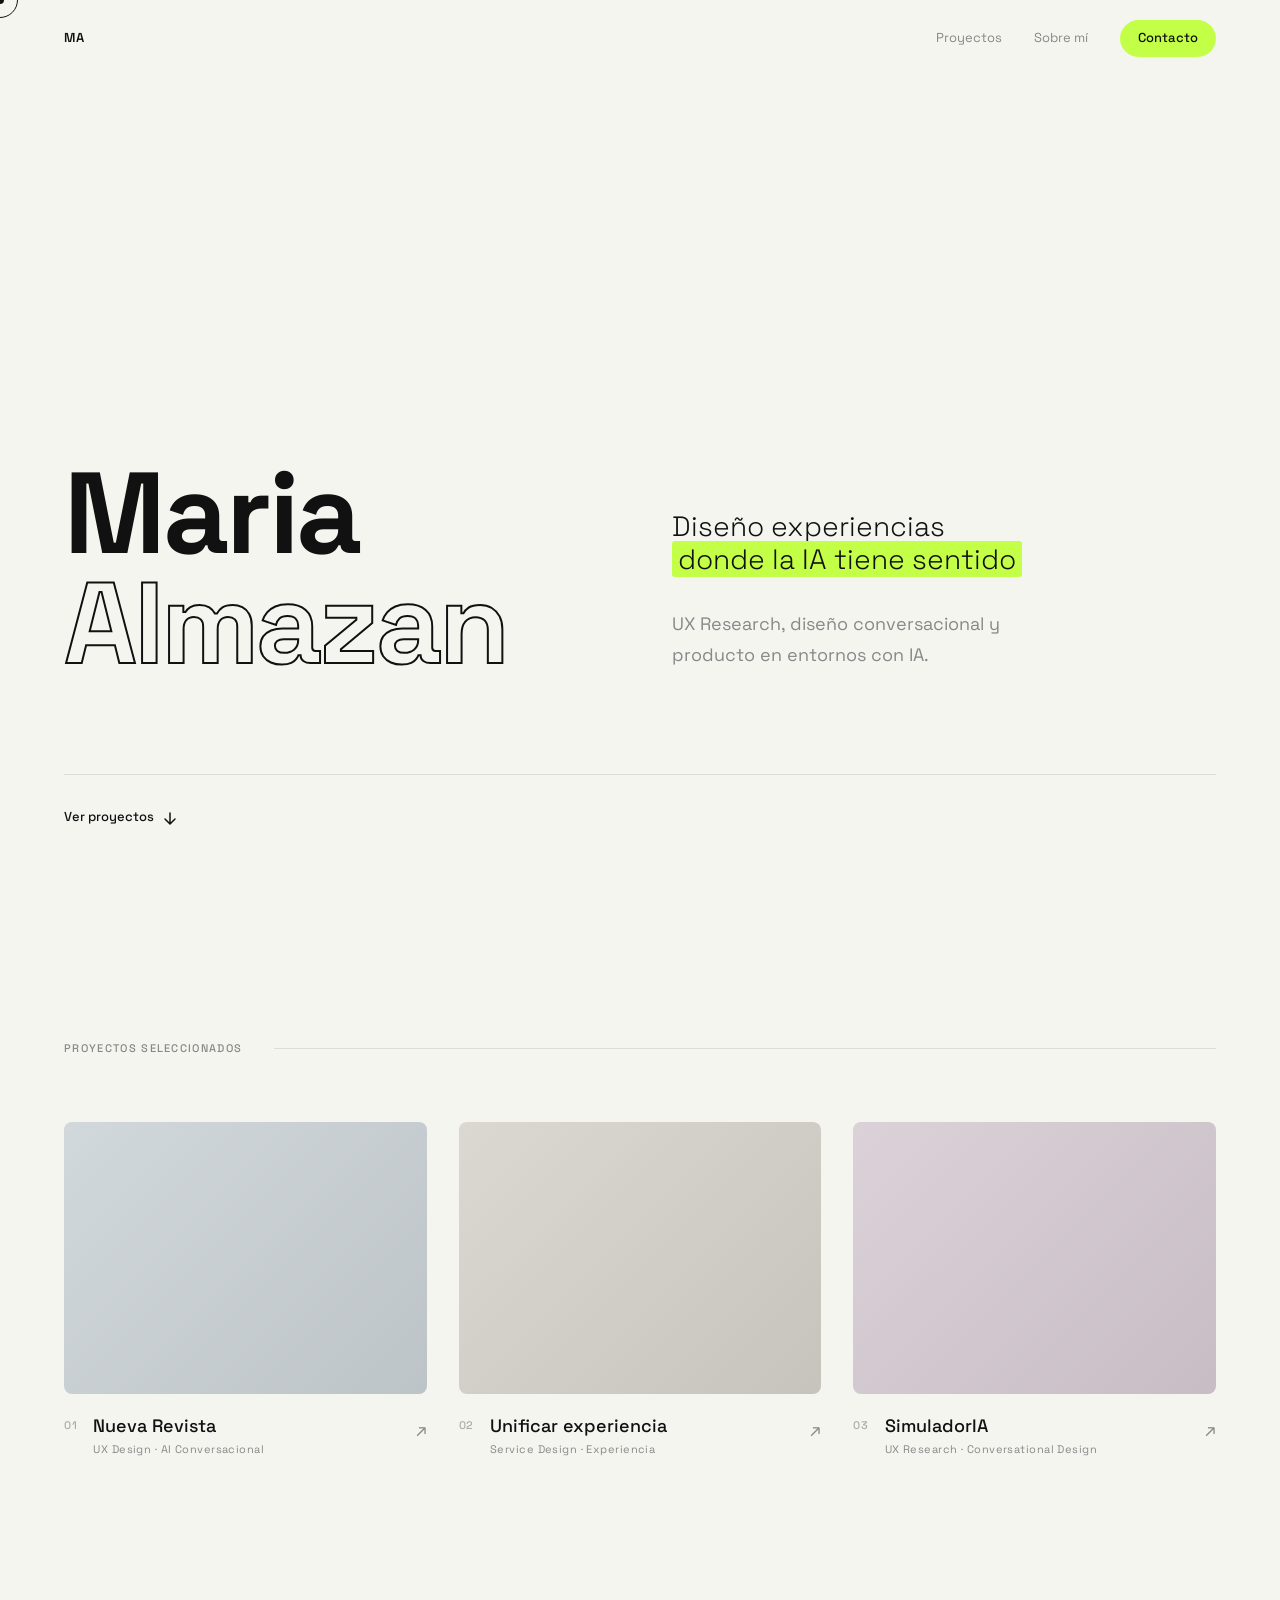
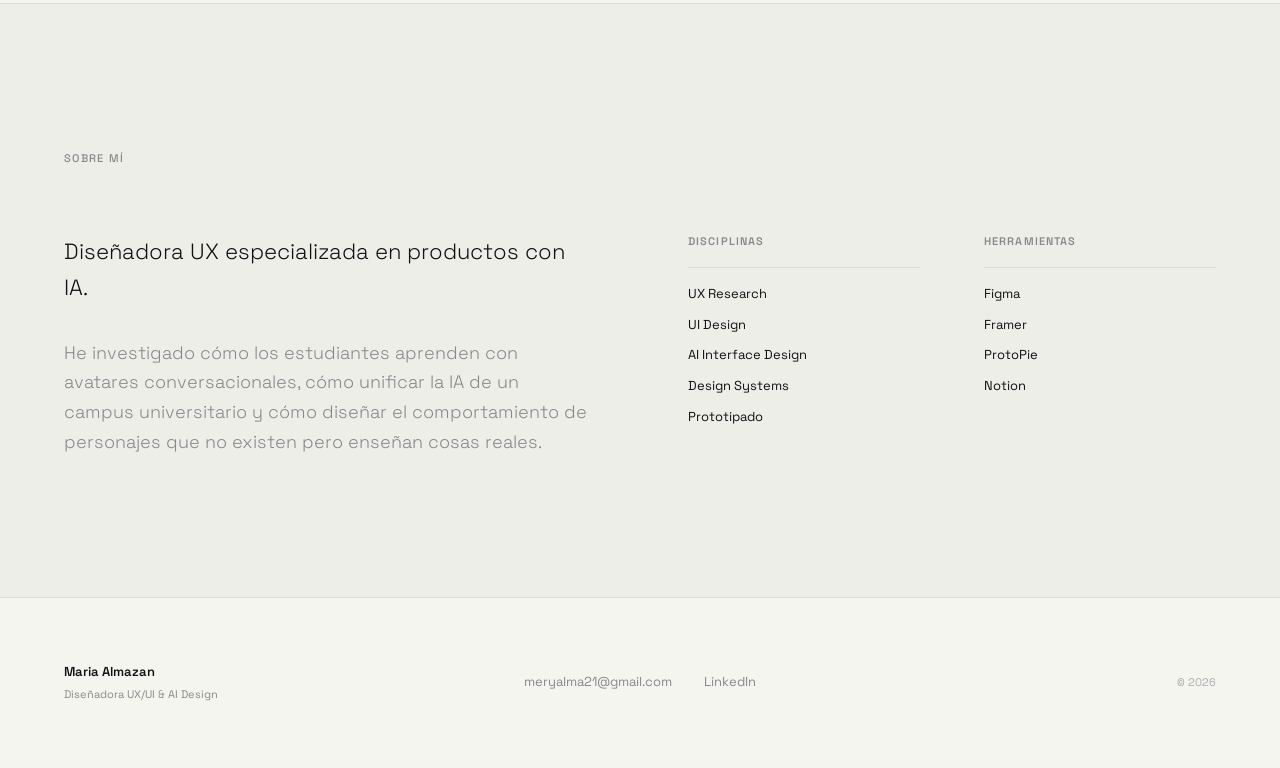
==== index.html @ 08e69f33 "copy: hero y about más específicos, quita Midjourney" ====
<!DOCTYPE html>
<html lang="es">
<head>
    <meta charset="UTF-8">
    <meta name="viewport" content="width=device-width, initial-scale=1.0">
    <title>Maria Almazan — Diseñadora UX/UI & AI Design</title>
    <meta name="description" content="Diseñadora UX/UI especializada en AI Design. Creo experiencias digitales intuitivas y significativas.">
    <link rel="preconnect" href="https://fonts.googleapis.com">
    <link rel="preconnect" href="https://fonts.gstatic.com" crossorigin>
    <link href="https://fonts.googleapis.com/css2?family=Space+Grotesk:wght@300;400;500;600;700&display=swap" rel="stylesheet">
    <link rel="stylesheet" href="css/style.css">
</head>
<body>

    <!-- Custom cursor -->
    <div class="cursor" id="cursor"></div>
    <div class="cursor-follower" id="cursor-follower"></div>

    <!-- Navigation -->
    <header class="nav" id="nav">
        <a href="index.html" class="nav__logo">MA</a>
        <nav class="nav__menu" aria-label="Navegación principal">
            <a href="#proyectos" class="nav__link">Proyectos</a>
            <a href="#sobre-mi" class="nav__link">Sobre mí</a>
            <a href="mailto:meryalma21@gmail.com" class="nav__link nav__link--cta">Contacto</a>
        </nav>
    </header>

    <main>

        <!-- ─── Hero ─────────────────────────────────────────────────── -->
        <section class="hero">
            <div class="hero__inner">
                <div class="hero__top">
                    <div class="hero__headline" data-reveal>
                        <h1 class="hero__name">
                            <span class="hero__name-line">Maria</span>
                            <span class="hero__name-line hero__name-line--accent">Almazan</span>
                        </h1>
                    </div>
                    <div class="hero__side" data-reveal data-reveal-delay="1">
                        <p class="hero__discipline">
                            Diseño experiencias<br>
                            <em>donde la IA tiene sentido</em>
                        </p>
                        <p class="hero__description">
                            UX Research, diseño conversacional
                            y producto en entornos con IA.
                        </p>
                    </div>
                </div>
                <div class="hero__bottom" data-reveal data-reveal-delay="2">
                  
                    <a href="#proyectos" class="hero__scroll">
                        Ver proyectos
                        <svg width="16" height="16" viewBox="0 0 16 16" fill="none" aria-hidden="true">
                            <path d="M8 3v10M3 9l5 5 5-5" stroke="currentColor" stroke-width="1.5" stroke-linecap="round" stroke-linejoin="round"/>
                        </svg>
                    </a>
                </div>
            </div>
        </section>

        <!-- ─── Proyectos ─────────────────────────────────────────────── -->
        <section class="projects" id="proyectos">
            <div class="section-header" data-reveal>
                <span class="label">Proyectos seleccionados</span>
                <div class="section-line" aria-hidden="true"></div>
            </div>

            <div class="projects__grid">

                <!-- Proyecto 01 -->
                <article class="project-card" data-reveal>
                    <a href="nueva-revista.html" class="project-card__link" aria-label="Ver proyecto: Nueva Revista">
                        <div class="project-card__cover">
                            <!-- <img src="assets/images/project-01-cover.jpg" alt="Nueva Revista"> -->
                            <div class="project-card__placeholder" style="--ph-hue: 200"></div>
                            <div class="project-card__overlay" aria-hidden="true">
                                <span class="project-card__view">Ver proyecto →</span>
                            </div>
                        </div>
                        <div class="project-card__meta">
                            <span class="project-card__number">01</span>
                            <div class="project-card__info">
                                <h3 class="project-card__title">Nueva Revista</h3>
                                <span class="project-card__category">UX Design · AI Conversacional</span>
                            </div>
                            <span class="project-card__arrow" aria-hidden="true">↗</span>
                        </div>
                    </a>
                </article>

                <!-- Proyecto 02 -->
                <article class="project-card" data-reveal data-reveal-delay="1">
                    <a href="unificar-experiencia.html" class="project-card__link" aria-label="Ver proyecto: Ubinficar">
                        <div class="project-card__cover">
                            <!-- <img src="assets/images/project-02-cover.jpg" alt="Ubinficar"> -->
                            <div class="project-card__placeholder" style="--ph-hue: 40"></div>
                            <div class="project-card__overlay" aria-hidden="true">
                                <span class="project-card__view">Ver proyecto →</span>
                            </div>
                        </div>
                        <div class="project-card__meta">
                            <span class="project-card__number">02</span>
                            <div class="project-card__info">
                                <h3 class="project-card__title">Unificar experiencia</h3>
                                <span class="project-card__category">Service Design · Experiencia</span>
                            </div>
                            <span class="project-card__arrow" aria-hidden="true">↗</span>
                        </div>
                    </a>
                </article>

                <!-- Proyecto 03 -->
                <article class="project-card" data-reveal data-reveal-delay="2">
                    <a href="simuladoria.html" class="project-card__link" aria-label="Ver proyecto: SimuladorIA">
                        <div class="project-card__cover">
                            <!-- <img src="assets/images/project-03-cover.jpg" alt="SimuladorIA"> -->
                            <div class="project-card__placeholder" style="--ph-hue: 320"></div>
                            <div class="project-card__overlay" aria-hidden="true">
                                <span class="project-card__view">Ver proyecto →</span>
                            </div>
                        </div>
                        <div class="project-card__meta">
                            <span class="project-card__number">03</span>
                            <div class="project-card__info">
                                <h3 class="project-card__title">SimuladorIA</h3>
                                <span class="project-card__category">UX Research · Conversational Design</span>
                            </div>
                            <span class="project-card__arrow" aria-hidden="true">↗</span>
                        </div>
                    </a>
                </article>

            </div>
        </section>

        <!-- ─── Sobre mí ───────────────────────────────────────────────── -->
        <section class="about" id="sobre-mi">
            <div class="about__inner">
                <div class="about__header" data-reveal>
                    <span class="label">Sobre mí</span>
                </div>
                <div class="about__grid">
                    <div class="about__text" data-reveal>
                        <p class="about__bio">
                            Diseñadora UX especializada en productos con IA.
                        </p>
                        <p class="about__bio about__bio--muted">
                            He investigado cómo los estudiantes aprenden con avatares
                            conversacionales, cómo unificar la IA de un campus universitario
                            y cómo diseñar el comportamiento de personajes que no existen
                            pero enseñan cosas reales.
                        </p>
                    </div>
                    <div class="about__skills" data-reveal data-reveal-delay="1">
                        <div class="skill-group">
                            <span class="skill-group__label">Disciplinas</span>
                            <ul class="skill-group__list">
                                <li>UX Research</li>
                                <li>UI Design</li>
                                <li>AI Interface Design</li>
                                <li>Design Systems</li>
                                <li>Prototipado</li>
                            </ul>
                        </div>
                        <div class="skill-group">
                            <span class="skill-group__label">Herramientas</span>
                            <ul class="skill-group__list">
                                <li>Figma</li>
                                <li>Framer</li>
                                <li>ProtoPie</li>
                                <li>Notion</li>
                            </ul>
                        </div>
                    </div>
                </div>
            </div>
        </section>

    </main>

    <!-- ─── Footer ────────────────────────────────────────────────────── -->
    <footer class="footer">
        <div class="footer__inner">
            <div class="footer__left">
                <span class="footer__name">Maria Almazan</span>
                <span class="footer__tagline">Diseñadora UX/UI & AI Design</span>
            </div>
            <div class="footer__links">
                <a href="mailto:meryalma21@gmail.com" class="footer__link">meryalma21@gmail.com</a>
                <a href="https://www.linkedin.com/in/maria-almazan/" target="_blank" rel="noopener" class="footer__link">LinkedIn</a>
            </div>
            <span class="footer__copy">© 2026</span>
        </div>
    </footer>

    <script src="js/main.js"></script>
</body>
</html>
---- css/style.css ----
/* ─────────────────────────────────────────────────────────────────────────
   PORTFOLIO — Diseñadora UX/UI & AI Design
   Sistema de diseño: Space Grotesk · Paleta neutral · Acento lima ácido
   ───────────────────────────────────────────────────────────────────────── */

/* ── Tokens ─────────────────────────────────────────────────────────────── */
:root {
    /* Colors */
    --bg:             #F5F5F0;
    --bg-alt:         #EEEEE9;
    --text:           #111111;
    --text-secondary: #888888;
    --text-muted:     #AAAAAA;
    --border:         #DDDDD8;
    --accent:         #C4FF47;
    --accent-dark:    #9ED400;
    --white:          #FFFFFF;
    --card-bg:        #E8E8E3;

    /* Typography */
    --font:           'Space Grotesk', sans-serif;
    --size-xs:        0.6875rem;   /* 11px */
    --size-sm:        0.8125rem;   /* 13px */
    --size-base:      1rem;        /* 16px */
    --size-md:        1.125rem;    /* 18px */
    --size-lg:        1.375rem;    /* 22px */
    --size-xl:        1.75rem;     /* 28px */
    --size-2xl:       2.5rem;      /* 40px */
    --size-hero:      clamp(3.5rem, 9vw, 7.5rem);

    /* Spacing */
    --gap-xs:   8px;
    --gap-sm:   16px;
    --gap-md:   32px;
    --gap-lg:   64px;
    --gap-xl:   96px;
    --gap-2xl:  140px;

    /* Layout */
    --max-w:    1280px;
    --pad-x:    clamp(24px, 5vw, 80px);

    /* Motion */
    --ease:     cubic-bezier(0.22, 1, 0.36, 1);
    --ease-in:  cubic-bezier(0.4, 0, 1, 1);
    --t-fast:   180ms;
    --t-base:   320ms;
    --t-slow:   600ms;

    /* Borders */
    --radius-sm: 4px;
    --radius-md: 8px;
    --radius-lg: 16px;
}

/* ── Reset ───────────────────────────────────────────────────────────────── */
*, *::before, *::after { box-sizing: border-box; margin: 0; padding: 0; }

html {
    scroll-behavior: smooth;
    -webkit-font-smoothing: antialiased;
    -moz-osx-font-smoothing: grayscale;
}

body {
    font-family: var(--font);
    font-size: var(--size-base);
    background-color: var(--bg);
    color: var(--text);
    line-height: 1.6;
    overflow-x: hidden;
    cursor: none;
}

img {
    display: block;
    max-width: 100%;
    height: auto;
}

a {
    color: inherit;
    text-decoration: none;
}

ul { list-style: none; }

/* ── Custom Cursor ───────────────────────────────────────────────────────── */
.cursor,
.cursor-follower {
    position: fixed;
    border-radius: 50%;
    pointer-events: none;
    z-index: 9999;
    transform: translate(-50%, -50%);
    transition: transform var(--t-fast) var(--ease),
                width var(--t-fast) var(--ease),
                height var(--t-fast) var(--ease),
                background var(--t-fast) var(--ease);
}

.cursor {
    width: 8px;
    height: 8px;
    background: var(--text);
}

.cursor-follower {
    width: 36px;
    height: 36px;
    border: 1.5px solid var(--text);
    background: transparent;
    transition: transform 120ms var(--ease),
                width var(--t-base) var(--ease),
                height var(--t-base) var(--ease),
                border-color var(--t-base) var(--ease),
                opacity var(--t-base) var(--ease);
}

.cursor--hover .cursor {
    width: 6px;
    height: 6px;
    background: var(--accent);
}

.cursor--hover .cursor-follower {
    width: 52px;
    height: 52px;
    border-color: var(--accent);
    opacity: 0.6;
}

/* ── Utilities ───────────────────────────────────────────────────────────── */
.label {
    font-size: var(--size-xs);
    font-weight: 500;
    letter-spacing: 0.12em;
    text-transform: uppercase;
    color: var(--text-secondary);
}

.section-line {
    flex: 1;
    height: 1px;
    background: var(--border);
}

/* ── Reveal Animations ───────────────────────────────────────────────────── */
[data-reveal] {
    opacity: 0;
    transform: translateY(28px);
    transition: opacity var(--t-slow) var(--ease),
                transform var(--t-slow) var(--ease);
}

[data-reveal-delay="1"] { transition-delay: 100ms; }
[data-reveal-delay="2"] { transition-delay: 200ms; }
[data-reveal-delay="3"] { transition-delay: 300ms; }

[data-reveal].visible {
    opacity: 1;
    transform: translateY(0);
}

/* ── Navigation ──────────────────────────────────────────────────────────── */
.nav {
    position: fixed;
    top: 0;
    left: 0;
    right: 0;
    z-index: 100;
    display: flex;
    align-items: center;
    justify-content: space-between;
    padding: 20px var(--pad-x);
    backdrop-filter: blur(12px);
    -webkit-backdrop-filter: blur(12px);
    background: color-mix(in srgb, var(--bg) 85%, transparent);
    border-bottom: 1px solid transparent;
    transition: border-color var(--t-base) var(--ease);
}

.nav.scrolled {
    border-bottom-color: var(--border);
}

.nav__logo {
    font-size: var(--size-sm);
    font-weight: 600;
    letter-spacing: 0.06em;
    color: var(--text);
    transition: color var(--t-fast) var(--ease);
}

.nav__logo:hover { color: var(--text-secondary); }

.nav__menu {
    display: flex;
    align-items: center;
    gap: var(--gap-md);
}

.nav__link {
    font-size: var(--size-sm);
    font-weight: 400;
    color: var(--text-secondary);
    position: relative;
    transition: color var(--t-fast) var(--ease);
}

.nav__link::after {
    content: '';
    position: absolute;
    bottom: -2px;
    left: 0;
    width: 0;
    height: 1px;
    background: var(--text);
    transition: width var(--t-base) var(--ease);
}

.nav__link:hover { color: var(--text); }
.nav__link:hover::after { width: 100%; }

.nav__link--cta {
    background: var(--accent);
    color: var(--text);
    font-weight: 500;
    padding: 8px 18px;
    border-radius: 100px;
    transition: background var(--t-fast) var(--ease),
                transform var(--t-fast) var(--ease);
}

.nav__link--cta::after { display: none; }

.nav__link--cta:hover {
    background: var(--accent-dark);
    color: var(--text);
    transform: translateY(-1px);
}

/* ── Hero ────────────────────────────────────────────────────────────────── */
.hero {
    min-height: 100svh;
    display: flex;
    align-items: flex-end;
    padding: 120px var(--pad-x) 72px;
}

.hero__inner {
    width: 100%;
    max-width: var(--max-w);
    margin: 0 auto;
    display: flex;
    flex-direction: column;
    gap: var(--gap-xl);
}

.hero__top {
    display: grid;
    grid-template-columns: 1fr 1fr;
    align-items: end;
    gap: var(--gap-lg);
}

.hero__name {
    font-size: var(--size-hero);
    font-weight: 700;
    line-height: 0.95;
    letter-spacing: -0.03em;
    display: flex;
    flex-direction: column;
}

.hero__name-line {
    display: block;
}

.hero__name-line--accent {
    color: transparent;
    -webkit-text-stroke: 2px var(--text);
    transition: color var(--t-slow) var(--ease);
}

.hero__name-line--accent:hover {
    color: var(--text);
    -webkit-text-stroke: 0px;
}

.hero__side {
    display: flex;
    flex-direction: column;
    gap: var(--gap-md);
    padding-bottom: 8px;
}

.hero__discipline {
    font-size: var(--size-xl);
    font-weight: 300;
    line-height: 1.2;
    color: var(--text);
}

.hero__discipline em {
    font-style: normal;
    background: var(--accent);
    padding: 0 6px;
    border-radius: 3px;
}

.hero__description {
    font-size: var(--size-md);
    color: var(--text-secondary);
    line-height: 1.7;
    max-width: 380px;
}

.hero__bottom {
    display: flex;
    align-items: center;
    justify-content: space-between;
    padding-top: var(--gap-md);
    border-top: 1px solid var(--border);
}

.hero__meta {
    display: flex;
    align-items: center;
    gap: var(--gap-sm);
    font-size: var(--size-sm);
    color: var(--text-secondary);
}

.hero__dot {
    width: 4px;
    height: 4px;
    border-radius: 50%;
    background: var(--accent);
    display: inline-block;
}

.hero__scroll {
    display: flex;
    align-items: center;
    gap: 8px;
    font-size: var(--size-sm);
    font-weight: 500;
    color: var(--text);
    transition: gap var(--t-base) var(--ease),
                color var(--t-fast) var(--ease);
}

.hero__scroll:hover {
    gap: 14px;
    color: var(--text-secondary);
}

/* ── Projects Section ─────────────────────────────────────────────────────── */
.projects {
    padding: var(--gap-2xl) var(--pad-x);
    max-width: var(--max-w);
    margin: 0 auto;
}

.section-header {
    display: flex;
    align-items: center;
    gap: var(--gap-md);
    margin-bottom: var(--gap-lg);
}

.projects__grid {
    display: grid;
    grid-template-columns: repeat(3, 1fr);
    gap: var(--gap-md);
}

/* ── Project Card ─────────────────────────────────────────────────────────── */
.project-card {
    display: flex;
    flex-direction: column;
}

.project-card__link {
    display: flex;
    flex-direction: column;
    gap: var(--gap-sm);
    transition: none;
}

.project-card__cover {
    position: relative;
    overflow: hidden;
    border-radius: var(--radius-md);
    background: var(--card-bg);
    aspect-ratio: 4 / 3;
}

.project-card__placeholder {
    width: 100%;
    height: 100%;
    background:
        linear-gradient(
            135deg,
            hsl(var(--ph-hue, 200), 12%, 84%) 0%,
            hsl(var(--ph-hue, 200), 8%, 76%) 100%
        );
    transition: transform var(--t-slow) var(--ease);
}

/* Si hay imagen real */
.project-card__cover img {
    width: 100%;
    height: 100%;
    object-fit: cover;
    transition: transform var(--t-slow) var(--ease);
}

.project-card__overlay {
    position: absolute;
    inset: 0;
    background: rgba(17, 17, 17, 0.72);
    display: flex;
    align-items: center;
    justify-content: center;
    opacity: 0;
    transition: opacity var(--t-base) var(--ease);
    border-radius: var(--radius-md);
}

.project-card__view {
    font-size: var(--size-sm);
    font-weight: 500;
    color: var(--white);
    letter-spacing: 0.04em;
}

/* Hover: zoom + overlay */
.project-card__link:hover .project-card__placeholder,
.project-card__link:hover .project-card__cover img {
    transform: scale(1.04);
}

.project-card__link:hover .project-card__overlay {
    opacity: 1;
}

.project-card__link:hover .project-card__arrow {
    transform: translate(3px, -3px);
    color: var(--accent);
}

.project-card__meta {
    display: flex;
    align-items: flex-start;
    gap: var(--gap-sm);
    padding: 4px 0;
}

.project-card__number {
    font-size: var(--size-xs);
    font-weight: 500;
    color: var(--text-muted);
    padding-top: 3px;
    letter-spacing: 0.06em;
    flex-shrink: 0;
}

.project-card__info {
    flex: 1;
    display: flex;
    flex-direction: column;
    gap: 4px;
}

.project-card__title {
    font-size: var(--size-md);
    font-weight: 500;
    line-height: 1.3;
}

.project-card__category {
    font-size: var(--size-xs);
    color: var(--text-secondary);
    letter-spacing: 0.04em;
}

.project-card__arrow {
    font-size: var(--size-md);
    color: var(--text-secondary);
    flex-shrink: 0;
    padding-top: 2px;
    transition: transform var(--t-base) var(--ease),
                color var(--t-base) var(--ease);
}

/* ── About Section ───────────────────────────────────────────────────────── */
.about {
    padding: var(--gap-2xl) var(--pad-x);
    background: var(--bg-alt);
    border-top: 1px solid var(--border);
    border-bottom: 1px solid var(--border);
}

.about__inner {
    max-width: var(--max-w);
    margin: 0 auto;
    display: flex;
    flex-direction: column;
    gap: var(--gap-lg);
}

.about__grid {
    display: grid;
    grid-template-columns: 1fr 1fr;
    gap: var(--gap-xl);
    align-items: start;
}

.about__text {
    display: flex;
    flex-direction: column;
    gap: var(--gap-md);
}

.about__bio {
    font-size: var(--size-lg);
    line-height: 1.65;
    font-weight: 300;
}

.about__bio--muted {
    color: var(--text-secondary);
    font-size: var(--size-md);
}

.about__skills {
    display: grid;
    grid-template-columns: 1fr 1fr;
    gap: var(--gap-lg);
}

.skill-group {
    display: flex;
    flex-direction: column;
    gap: var(--gap-sm);
}

.skill-group__label {
    font-size: var(--size-xs);
    font-weight: 600;
    letter-spacing: 0.1em;
    text-transform: uppercase;
    color: var(--text-secondary);
    padding-bottom: var(--gap-sm);
    border-bottom: 1px solid var(--border);
}

.skill-group__list {
    display: flex;
    flex-direction: column;
    gap: 10px;
}

.skill-group__list li {
    font-size: var(--size-sm);
    color: var(--text);
}

/* ── Footer ──────────────────────────────────────────────────────────────── */
.footer {
    padding: var(--gap-lg) var(--pad-x);
}

.footer__inner {
    max-width: var(--max-w);
    margin: 0 auto;
    display: grid;
    grid-template-columns: 1fr auto 1fr;
    align-items: center;
    gap: var(--gap-md);
}

.footer__left {
    display: flex;
    flex-direction: column;
    gap: 4px;
}

.footer__name {
    font-size: var(--size-sm);
    font-weight: 600;
}

.footer__tagline {
    font-size: var(--size-xs);
    color: var(--text-secondary);
}

.footer__links {
    display: flex;
    align-items: center;
    gap: var(--gap-md);
}

.footer__link {
    font-size: var(--size-sm);
    color: var(--text-secondary);
    transition: color var(--t-fast) var(--ease);
}

.footer__link:hover { color: var(--text); }

.footer__copy {
    font-size: var(--size-xs);
    color: var(--text-muted);
    text-align: right;
}

/* ─────────────────────────────────────────────────────────────────────────
   PROJECT PAGE STYLES
   ───────────────────────────────────────────────────────────────────────── */

/* ── Project Nav ─────────────────────────────────────────────────────────── */
.project-nav {
    position: fixed;
    top: 0;
    left: 0;
    right: 0;
    z-index: 100;
    display: flex;
    align-items: center;
    justify-content: space-between;
    padding: 20px var(--pad-x);
    backdrop-filter: blur(12px);
    -webkit-backdrop-filter: blur(12px);
    background: color-mix(in srgb, var(--bg) 85%, transparent);
    border-bottom: 1px solid var(--border);
}

.project-nav__back {
    display: flex;
    align-items: center;
    gap: 8px;
    font-size: var(--size-sm);
    color: var(--text-secondary);
    transition: color var(--t-fast) var(--ease),
                gap var(--t-base) var(--ease);
}

.project-nav__back:hover {
    color: var(--text);
    gap: 12px;
}

.project-nav__title {
    font-size: var(--size-sm);
    font-weight: 500;
    color: var(--text-secondary);
}

.project-nav__index {
    font-size: var(--size-xs);
    color: var(--text-muted);
    letter-spacing: 0.06em;
}

/* ── Project Hero ─────────────────────────────────────────────────────────── */
.project-hero {
    padding-top: 80px;
}

.project-hero__cover {
    width: 100%;
    height: 70svh;
    overflow: hidden;
    background: var(--card-bg);
    position: relative;
}

.project-hero__cover img {
    width: 100%;
    height: 100%;
    object-fit: cover;
}

/* Placeholder de portada del proyecto */
.project-hero__placeholder {
    width: 100%;
    height: 100%;
    background: linear-gradient(
        160deg,
        hsl(var(--project-hue, 200), 14%, 82%) 0%,
        hsl(var(--project-hue, 200), 10%, 70%) 100%
    );
}

.project-hero__header {
    max-width: var(--max-w);
    margin: 0 auto;
    padding: var(--gap-lg) var(--pad-x) 0;
    display: flex;
    align-items: flex-end;
    justify-content: space-between;
    gap: var(--gap-md);
}

.project-hero__number {
    font-size: var(--size-xs);
    font-weight: 500;
    color: var(--text-muted);
    letter-spacing: 0.1em;
    padding-bottom: 10px;
}

.project-hero__title {
    font-size: clamp(2rem, 5vw, 4.5rem);
    font-weight: 700;
    line-height: 1;
    letter-spacing: -0.025em;
}

.project-hero__category {
    font-size: var(--size-sm);
    color: var(--text-secondary);
    white-space: nowrap;
    padding-bottom: 12px;
}

/* ── Project Info ─────────────────────────────────────────────────────────── */
.project-info {
    padding: var(--gap-xl) var(--pad-x);
    max-width: var(--max-w);
    margin: 0 auto;
    display: grid;
    grid-template-columns: 1fr 1fr;
    gap: var(--gap-xl);
    border-top: 1px solid var(--border);
}

.project-info__description {
    font-size: var(--size-lg);
    line-height: 1.65;
    font-weight: 300;
}

.project-info__meta {
    display: grid;
    grid-template-columns: 1fr 1fr;
    gap: var(--gap-lg) var(--gap-md);
    align-content: start;
}

.meta-item {
    display: flex;
    flex-direction: column;
    gap: 8px;
}

.meta-item__label {
    font-size: var(--size-xs);
    font-weight: 600;
    letter-spacing: 0.1em;
    text-transform: uppercase;
    color: var(--text-secondary);
}

.meta-item__value {
    font-size: var(--size-sm);
    line-height: 1.5;
}

/* ── Project Content ─────────────────────────────────────────────────────── */
.project-content {
    padding: var(--gap-xl) var(--pad-x) var(--gap-2xl);
    max-width: var(--max-w);
    margin: 0 auto;
    display: flex;
    flex-direction: column;
    gap: var(--gap-xl);
}

/* Imagen full-width */
.content-image {
    width: 100%;
    border-radius: var(--radius-lg);
    overflow: hidden;
}

.content-image img {
    width: 100%;
    height: auto;
    display: block;
}

/* Placeholder para imagen de contenido */
.content-image__placeholder {
    width: 100%;
    aspect-ratio: 16 / 9;
    background: linear-gradient(
        135deg,
        hsl(var(--ph-hue, 0), 0%, 88%) 0%,
        hsl(var(--ph-hue, 0), 0%, 80%) 100%
    );
    border-radius: var(--radius-lg);
}

/* Grid de imágenes (2 columnas) */
.content-grid {
    display: grid;
    grid-template-columns: 1fr 1fr;
    gap: var(--gap-md);
}

/* Imagen con caption */
.content-figure {
    display: flex;
    flex-direction: column;
    gap: var(--gap-sm);
}

.content-figure figcaption {
    font-size: var(--size-xs);
    color: var(--text-muted);
    padding-left: 4px;
}

/* Bloque de texto */
.content-text {
    max-width: 680px;
}

.content-text h2 {
    font-size: var(--size-xl);
    font-weight: 600;
    letter-spacing: -0.02em;
    margin-bottom: var(--gap-sm);
}

.content-text p {
    font-size: var(--size-md);
    line-height: 1.7;
    color: var(--text-secondary);
}

.content-text p + p {
    margin-top: 1em;
}

.content-text ul {
    margin-top: var(--gap-sm);
    display: flex;
    flex-direction: column;
    gap: 12px;
}

.content-text ul li {
    font-size: var(--size-md);
    line-height: 1.6;
    color: var(--text-secondary);
    padding-left: 20px;
    position: relative;
}

.content-text ul li::before {
    content: '';
    position: absolute;
    left: 0;
    top: 11px;
    width: 6px;
    height: 6px;
    border-radius: 50%;
    background: var(--text);
    flex-shrink: 0;
}

/* Grid de citas (focus group, testimonios) */
.content-quotes {
    display: grid;
    grid-template-columns: 1fr 1fr;
    gap: 0;
}

.content-quote-card {
    padding: var(--gap-md) 0;
    border-top: 1px solid var(--border);
    padding-right: var(--gap-lg);
}

.content-quote-card p {
    font-size: var(--size-lg);
    font-weight: 300;
    line-height: 1.5;
    color: var(--text);
    font-style: italic;
}

/* Tarjeta de usuario / mapa de empatía */
.content-persona {
    display: grid;
    grid-template-columns: 1fr 1fr;
    gap: 0;
    border: 1px solid var(--border);
    border-radius: var(--radius-lg);
    overflow: hidden;
}

.content-persona__main {
    padding: var(--gap-lg);
    border-right: 1px solid var(--border);
    display: flex;
    flex-direction: column;
    gap: var(--gap-md);
}

.content-persona__name {
    font-size: var(--size-xl);
    font-weight: 600;
    letter-spacing: -0.02em;
}

.content-persona__quotes {
    display: flex;
    flex-direction: column;
    gap: 12px;
}

.content-persona__quote {
    font-size: var(--size-md);
    font-style: italic;
    font-weight: 300;
    color: var(--text-secondary);
    padding-left: 16px;
    border-left: 2px solid var(--border);
}

.content-persona__side {
    padding: var(--gap-lg);
    display: flex;
    flex-direction: column;
    gap: var(--gap-lg);
}

.content-persona__group {
    display: flex;
    flex-direction: column;
    gap: 10px;
}

.content-persona__group-label {
    font-size: var(--size-xs);
    font-weight: 600;
    letter-spacing: 0.1em;
    text-transform: uppercase;
    color: var(--text-secondary);
}

.content-persona__group ul {
    display: flex;
    flex-direction: column;
    gap: 8px;
}

.content-persona__group ul li {
    font-size: var(--size-sm);
    color: var(--text-secondary);
    padding-left: 16px;
    position: relative;
}

.content-persona__group ul li::before {
    content: '';
    position: absolute;
    left: 0;
    top: 9px;
    width: 5px;
    height: 5px;
    border-radius: 50%;
    background: var(--text-muted);
}

/* Ficha de personaje / avatar */
.content-character {
    background: var(--text);
    color: var(--white);
    border-radius: var(--radius-lg);
    overflow: hidden;
    display: grid;
    grid-template-columns: 1fr 1fr;
}

.content-character__info {
    padding: var(--gap-lg);
    border-right: 1px solid rgba(255,255,255,0.1);
    display: flex;
    flex-direction: column;
    gap: var(--gap-md);
}

.content-character__tag {
    font-size: var(--size-xs);
    font-weight: 600;
    letter-spacing: 0.1em;
    text-transform: uppercase;
    color: var(--accent);
}

.content-character__name {
    font-size: var(--size-xl);
    font-weight: 600;
    letter-spacing: -0.02em;
    line-height: 1.2;
}

.content-character__practice {
    font-size: var(--size-sm);
    color: rgba(255,255,255,0.5);
    font-style: italic;
}

.content-character__desc {
    font-size: var(--size-sm);
    line-height: 1.65;
    color: rgba(255,255,255,0.75);
    font-weight: 300;
}

.content-character__rules {
    padding: var(--gap-lg);
    display: flex;
    flex-direction: column;
    gap: var(--gap-md);
}

.content-character__rules-label {
    font-size: var(--size-xs);
    font-weight: 600;
    letter-spacing: 0.1em;
    text-transform: uppercase;
    color: rgba(255,255,255,0.4);
}

.content-character__rules ul {
    display: flex;
    flex-direction: column;
    gap: 12px;
}

.content-character__rules ul li {
    font-size: var(--size-sm);
    line-height: 1.55;
    color: rgba(255,255,255,0.7);
    padding-left: 16px;
    position: relative;
    font-weight: 300;
}

.content-character__rules ul li::before {
    content: '';
    position: absolute;
    left: 0;
    top: 8px;
    width: 5px;
    height: 5px;
    border-radius: 50%;
    background: var(--accent);
}

/* Benchmark grid */
.content-benchmark {
    display: grid;
    grid-template-columns: 1fr 1fr;
    gap: var(--gap-sm);
}

.content-benchmark__item {
    padding: var(--gap-md);
    border-top: 1px solid var(--border);
    display: flex;
    flex-direction: column;
    gap: 8px;
}

.content-benchmark__category {
    font-size: var(--size-sm);
    font-weight: 600;
    color: var(--text);
}

.content-benchmark__desc {
    font-size: var(--size-sm);
    color: var(--text-secondary);
    line-height: 1.5;
}

.content-benchmark__examples {
    font-size: var(--size-xs);
    color: var(--text-muted);
    letter-spacing: 0.02em;
}

/* Botón enlace a prototipo */
.content-prototype-link {
    display: flex;
    align-items: center;
    justify-content: space-between;
    padding: var(--gap-lg) var(--gap-xl);
    background: var(--bg-alt);
    border: 1px solid var(--border);
    border-radius: var(--radius-lg);
    transition: background var(--t-base) var(--ease),
                border-color var(--t-base) var(--ease);
    gap: var(--gap-md);
}

.content-prototype-link:hover {
    background: var(--accent);
    border-color: var(--accent);
}

.content-prototype-link__label {
    font-size: var(--size-xs);
    font-weight: 600;
    letter-spacing: 0.1em;
    text-transform: uppercase;
    color: var(--text-secondary);
    transition: color var(--t-base) var(--ease);
}

.content-prototype-link:hover .content-prototype-link__label {
    color: var(--text);
}

.content-prototype-link__title {
    font-size: var(--size-xl);
    font-weight: 600;
    letter-spacing: -0.02em;
    color: var(--text);
}

.content-prototype-link__arrow {
    font-size: 2rem;
    color: var(--text-secondary);
    transition: transform var(--t-base) var(--ease),
                color var(--t-base) var(--ease);
    flex-shrink: 0;
}

.content-prototype-link:hover .content-prototype-link__arrow {
    transform: translate(4px, -4px);
    color: var(--text);
}

/* Hero sin imagen (proyectos de investigación) */
.project-hero--text {
    padding-top: 140px;
    padding-bottom: 0;
    background: var(--bg);
}

.project-hero--text .project-hero__header {
    max-width: var(--max-w);
    margin: 0 auto;
    padding: 0 var(--pad-x) var(--gap-xl);
    display: flex;
    flex-direction: column;
    gap: var(--gap-md);
    border-bottom: 1px solid var(--border);
}

.project-hero--text .project-hero__number {
    padding-bottom: 0;
}

.project-hero--text .project-hero__title {
    font-size: clamp(3rem, 8vw, 6.5rem);
}

/* Dos columnas de texto (propuesta + principios) */
.content-two-col {
    display: grid;
    grid-template-columns: 1fr 1fr;
    gap: var(--gap-xl);
    align-items: start;
}

/* Bloque de insight / callout invertido */
.content-callout {
    background: var(--text);
    color: var(--white);
    border-radius: var(--radius-lg);
    padding: var(--gap-xl) var(--gap-2xl);
    text-align: center;
    display: flex;
    flex-direction: column;
    align-items: center;
    gap: var(--gap-sm);
}

.content-callout__label {
    font-size: var(--size-xs);
    font-weight: 600;
    letter-spacing: 0.12em;
    text-transform: uppercase;
    color: var(--accent);
}

.content-callout__text {
    font-size: clamp(1.4rem, 3vw, 2.25rem);
    font-weight: 300;
    line-height: 1.35;
    letter-spacing: -0.02em;
    max-width: 720px;
}

/* Placeholder de vídeo */
.content-video {
    width: 100%;
    aspect-ratio: 16 / 9;
    background: var(--card-bg);
    border-radius: var(--radius-lg);
    display: flex;
    align-items: center;
    justify-content: center;
    overflow: hidden;
}

.content-video iframe,
.content-video video {
    width: 100%;
    height: 100%;
    border: none;
    display: block;
}

.content-video__placeholder {
    display: flex;
    flex-direction: column;
    align-items: center;
    gap: var(--gap-sm);
    color: var(--text-muted);
    font-size: var(--size-sm);
}

/* Separador decorativo */
.content-divider {
    width: 100%;
    height: 1px;
    background: var(--border);
}

/* ── Project Footer / Navegación ─────────────────────────────────────────── */
.project-footer {
    padding: var(--gap-lg) var(--pad-x);
    border-top: 1px solid var(--border);
}

.project-footer__inner {
    max-width: var(--max-w);
    margin: 0 auto;
    display: flex;
    align-items: center;
    justify-content: space-between;
}

.project-footer__back {
    display: flex;
    align-items: center;
    gap: 8px;
    font-size: var(--size-sm);
    font-weight: 500;
    color: var(--text-secondary);
    transition: color var(--t-fast) var(--ease),
                gap var(--t-base) var(--ease);
}

.project-footer__back:hover {
    color: var(--text);
    gap: 14px;
}

.project-footer__next {
    display: flex;
    align-items: center;
    gap: 8px;
    font-size: var(--size-sm);
    font-weight: 500;
    color: var(--text-secondary);
    transition: color var(--t-fast) var(--ease),
                gap var(--t-base) var(--ease);
}

.project-footer__next:hover {
    color: var(--text);
    gap: 14px;
}

/* ─────────────────────────────────────────────────────────────────────────
   RESPONSIVE
   ───────────────────────────────────────────────────────────────────────── */
@media (max-width: 1024px) {
    .projects__grid {
        grid-template-columns: repeat(2, 1fr);
    }

    .about__grid {
        grid-template-columns: 1fr;
        gap: var(--gap-lg);
    }
}

@media (max-width: 768px) {
    :root {
        --gap-2xl: 96px;
        --gap-xl:  64px;
    }

    .nav__menu {
        gap: var(--gap-sm);
    }

    .nav__link:not(.nav__link--cta) {
        display: none;
    }

    .hero {
        padding-bottom: var(--gap-lg);
    }

    .hero__top {
        grid-template-columns: 1fr;
        gap: var(--gap-lg);
    }

    .hero__bottom {
        flex-direction: column;
        align-items: flex-start;
        gap: var(--gap-md);
    }

    .projects__grid {
        grid-template-columns: 1fr;
    }

    .about__skills {
        grid-template-columns: 1fr 1fr;
    }

    .footer__inner {
        grid-template-columns: 1fr;
        gap: var(--gap-md);
    }

    .footer__links {
        flex-wrap: wrap;
        gap: var(--gap-sm);
    }

    .footer__copy {
        text-align: left;
    }

    /* Project page */
    .project-hero__cover {
        height: 45svh;
    }

    .project-hero__header {
        flex-direction: column;
        align-items: flex-start;
        gap: var(--gap-sm);
    }

    .project-info {
        grid-template-columns: 1fr;
        gap: var(--gap-lg);
    }

    .project-info__meta {
        grid-template-columns: 1fr 1fr;
    }

    .content-grid {
        grid-template-columns: 1fr;
    }

    .content-quotes {
        grid-template-columns: 1fr;
    }

    .content-two-col {
        grid-template-columns: 1fr;
        gap: var(--gap-lg);
    }

    .content-persona {
        grid-template-columns: 1fr;
    }

    .content-persona__main {
        border-right: none;
        border-bottom: 1px solid var(--border);
    }

    .content-character {
        grid-template-columns: 1fr;
    }

    .content-character__info {
        border-right: none;
        border-bottom: 1px solid rgba(255,255,255,0.1);
    }

    .content-benchmark {
        grid-template-columns: 1fr;
    }

    .content-prototype-link {
        padding: var(--gap-md);
    }

    .content-prototype-link__title {
        font-size: var(--size-lg);
    }

    .content-callout {
        padding: var(--gap-lg) var(--gap-md);
    }

    .project-footer__inner {
        flex-direction: column;
        align-items: flex-start;
        gap: var(--gap-md);
    }
}

@media (max-width: 480px) {
    .hero__name {
        font-size: clamp(3rem, 16vw, 4.5rem);
    }

    .hero__description {
        font-size: var(--size-base);
    }

    .about__skills {
        grid-template-columns: 1fr;
    }
}

/* ── Reduced motion ───────────────────────────────────────────────────────── */
@media (prefers-reduced-motion: reduce) {
    *, *::before, *::after {
        transition-duration: 0.01ms !important;
        animation-duration: 0.01ms !important;
    }

    [data-reveal] {
        opacity: 1;
        transform: none;
    }

    html { scroll-behavior: auto; }
}
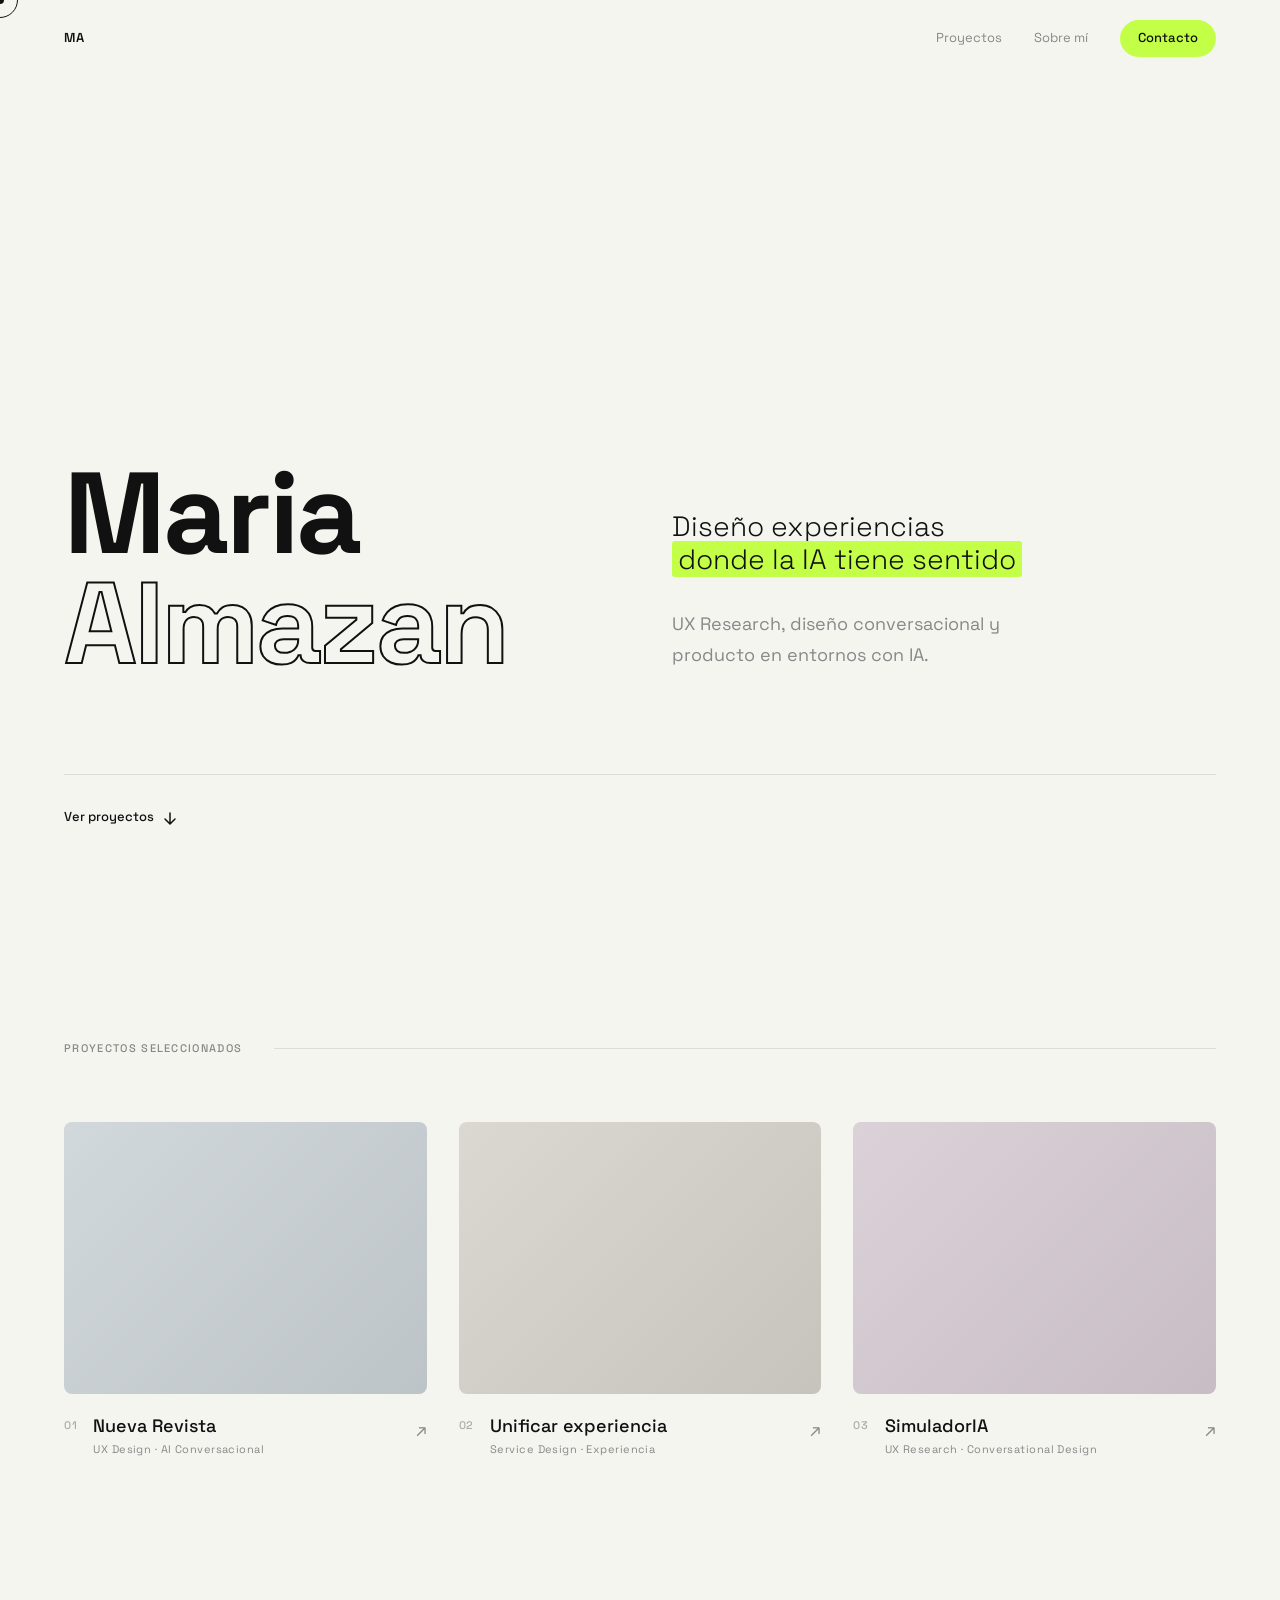
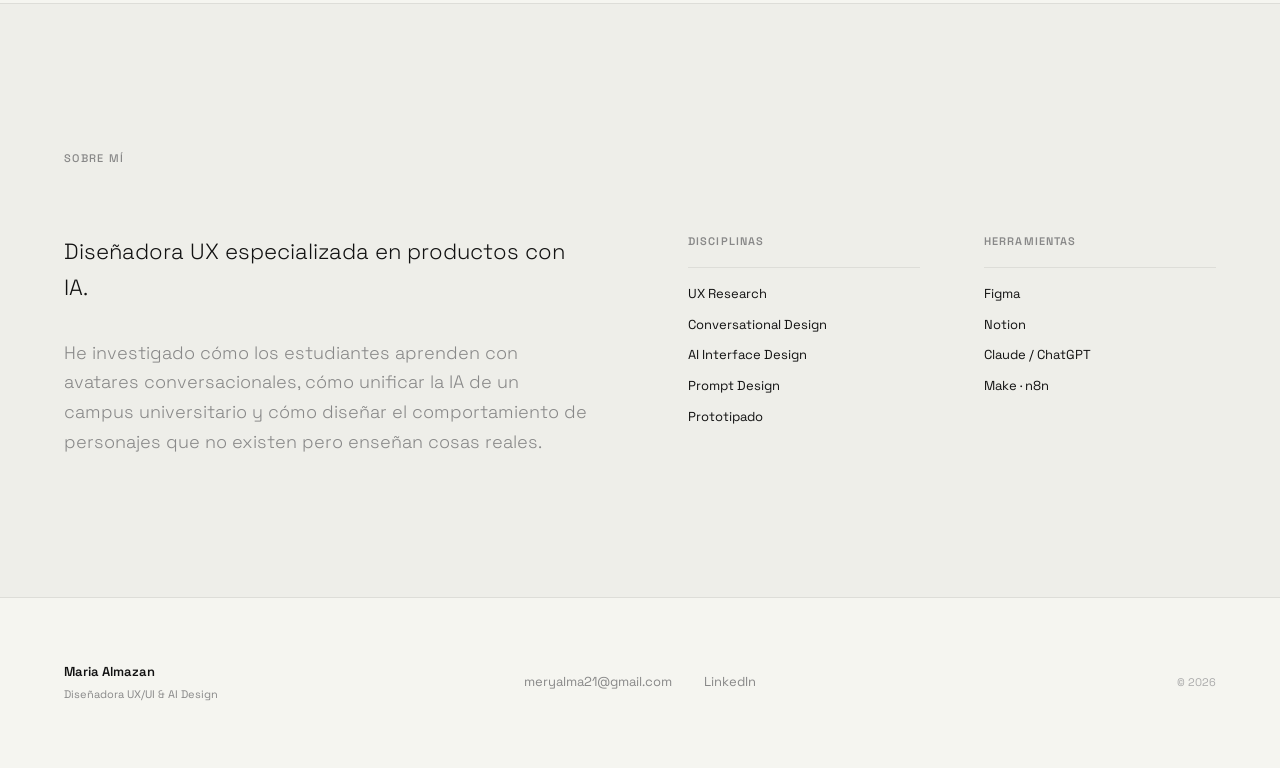
==== commit c0b4b597: "skills: disciplinas y herramientas actualizadas" ====
--- a/index.html
+++ b/index.html
@@ -159,9 +159,9 @@
                             <span class="skill-group__label">Disciplinas</span>
                             <ul class="skill-group__list">
                                 <li>UX Research</li>
-                                <li>UI Design</li>
+                                <li>Conversational Design</li>
                                 <li>AI Interface Design</li>
-                                <li>Design Systems</li>
+                                <li>Prompt Design</li>
                                 <li>Prototipado</li>
                             </ul>
                         </div>
@@ -169,9 +169,9 @@
                             <span class="skill-group__label">Herramientas</span>
                             <ul class="skill-group__list">
                                 <li>Figma</li>
-                                <li>Framer</li>
-                                <li>ProtoPie</li>
                                 <li>Notion</li>
+                                <li>Claude / ChatGPT</li>
+                                <li>Make · n8n</li>
                             </ul>
                         </div>
                     </div>
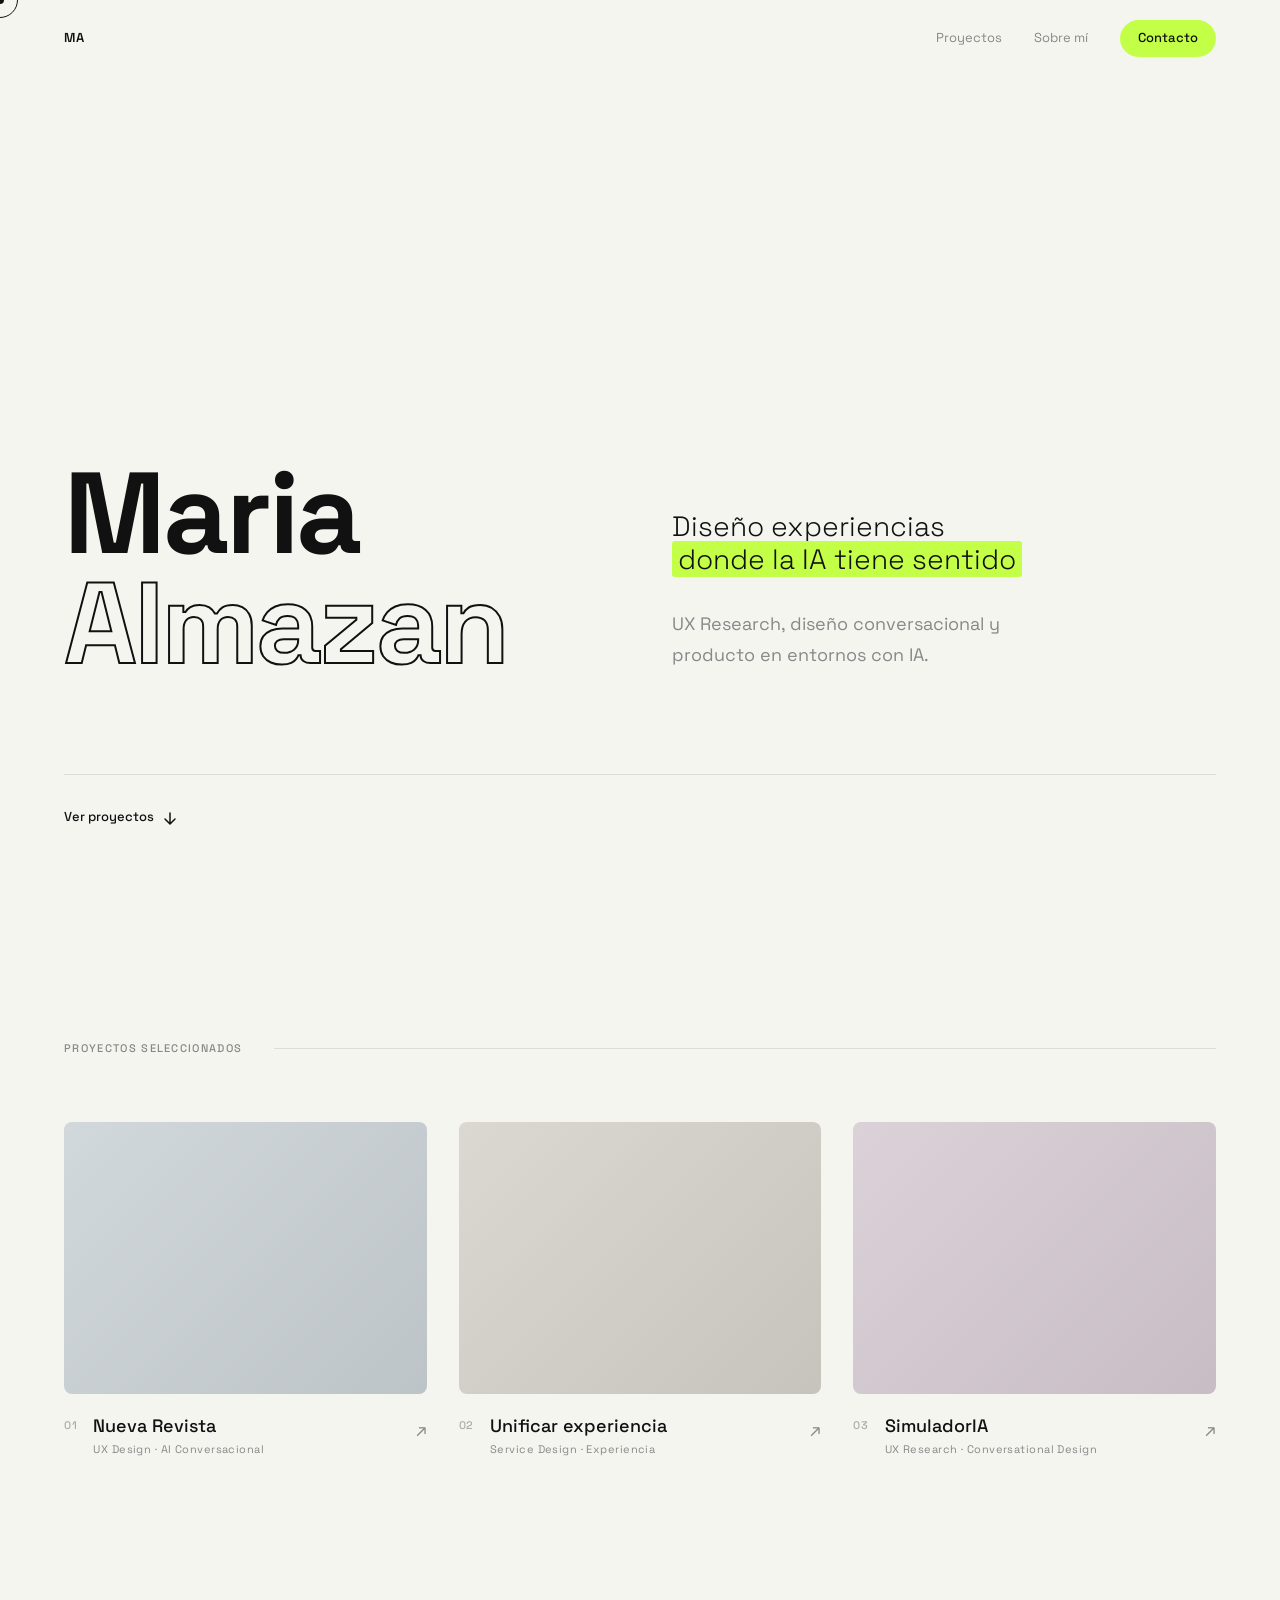
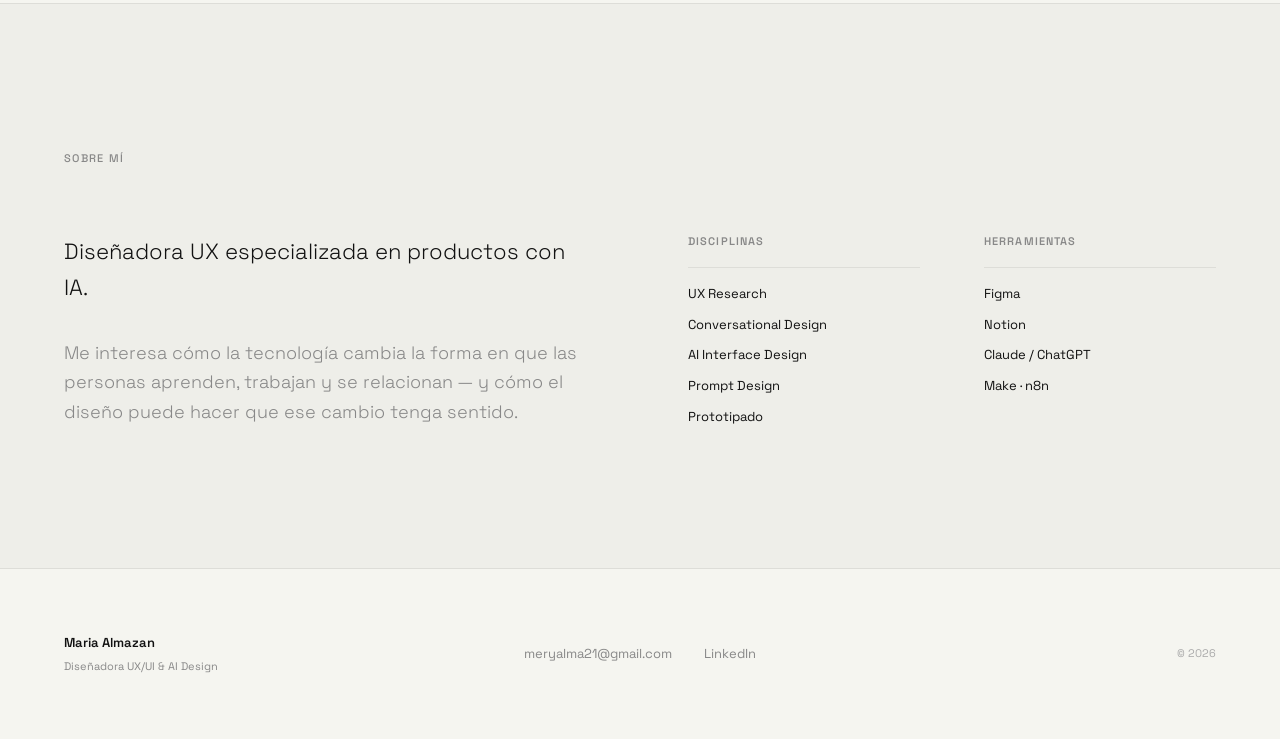
==== commit 702c6450: "copy: descripción sobre mí actualizada" ====
--- a/index.html
+++ b/index.html
@@ -148,10 +148,9 @@
                             Diseñadora UX especializada en productos con IA.
                         </p>
                         <p class="about__bio about__bio--muted">
-                            He investigado cómo los estudiantes aprenden con avatares
-                            conversacionales, cómo unificar la IA de un campus universitario
-                            y cómo diseñar el comportamiento de personajes que no existen
-                            pero enseñan cosas reales.
+                            Me interesa cómo la tecnología cambia la forma en que
+                            las personas aprenden, trabajan y se relacionan — y cómo
+                            el diseño puede hacer que ese cambio tenga sentido.
                         </p>
                     </div>
                     <div class="about__skills" data-reveal data-reveal-delay="1">
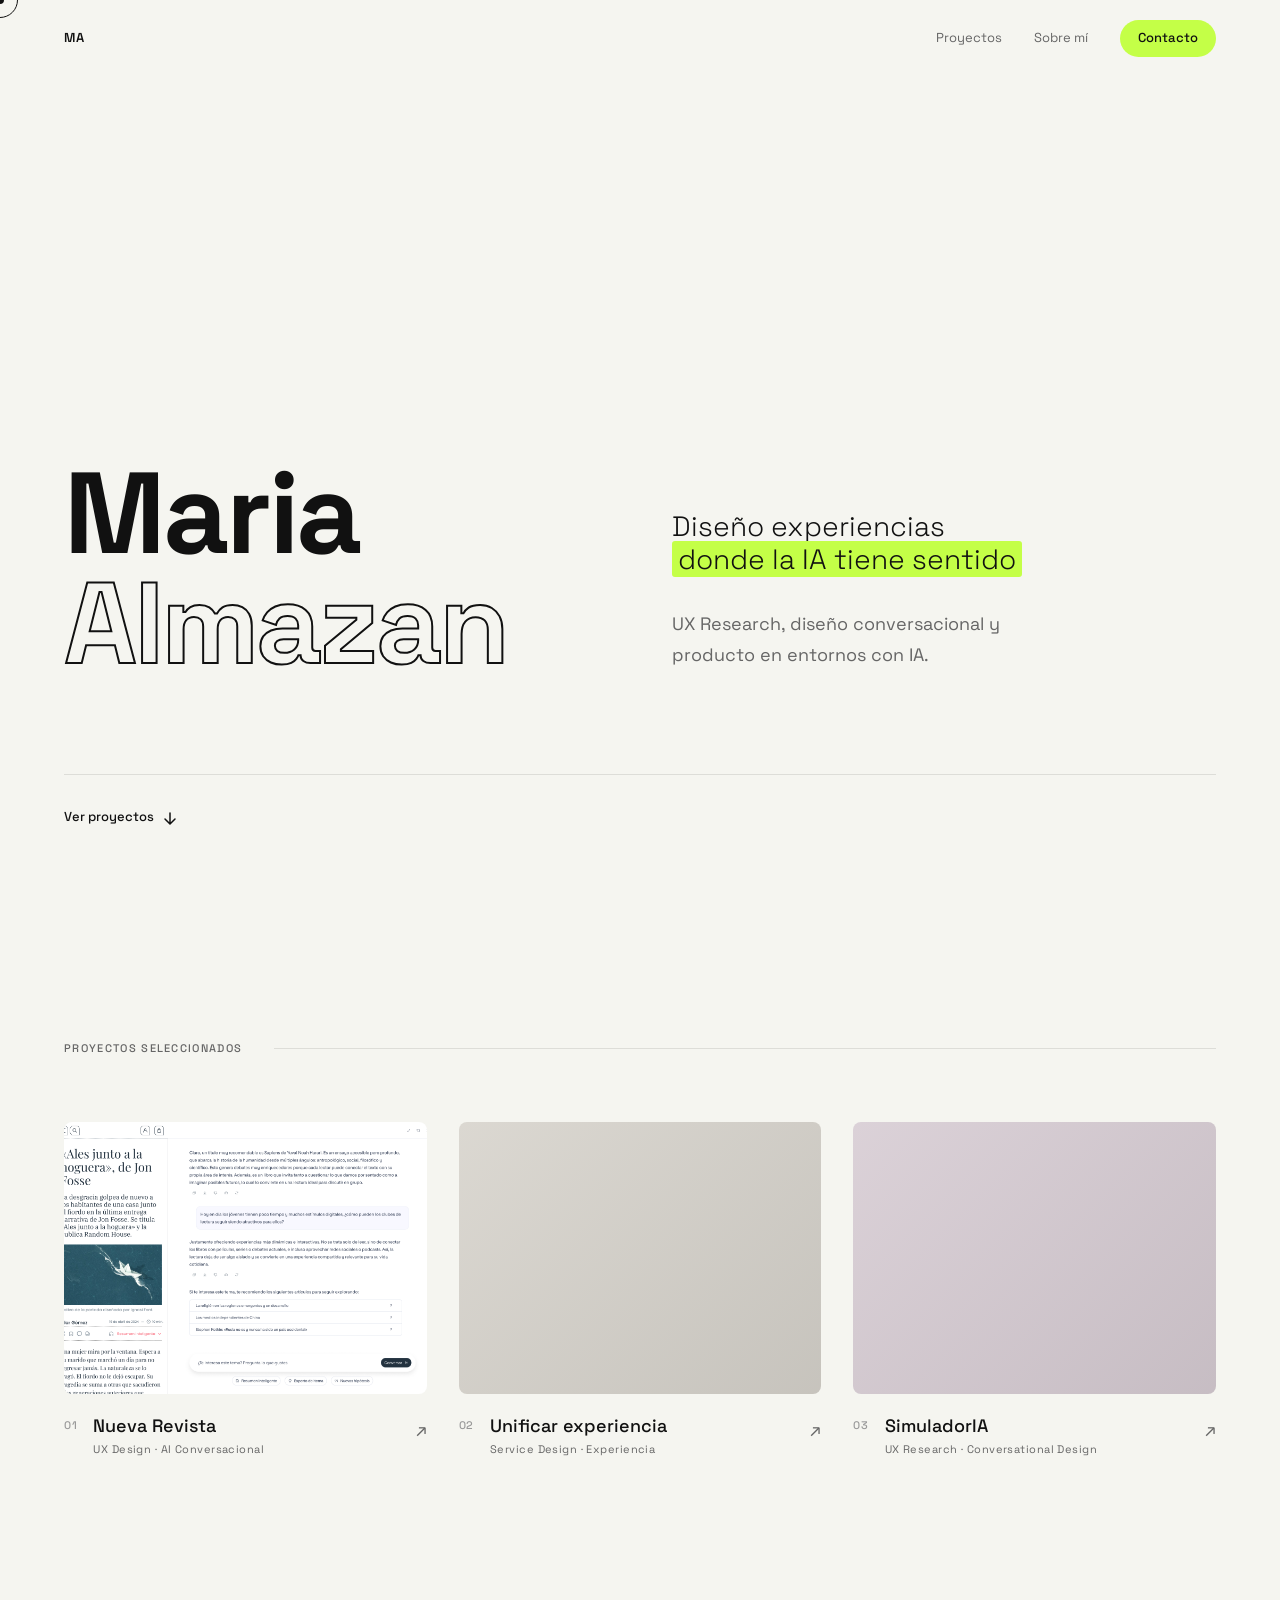
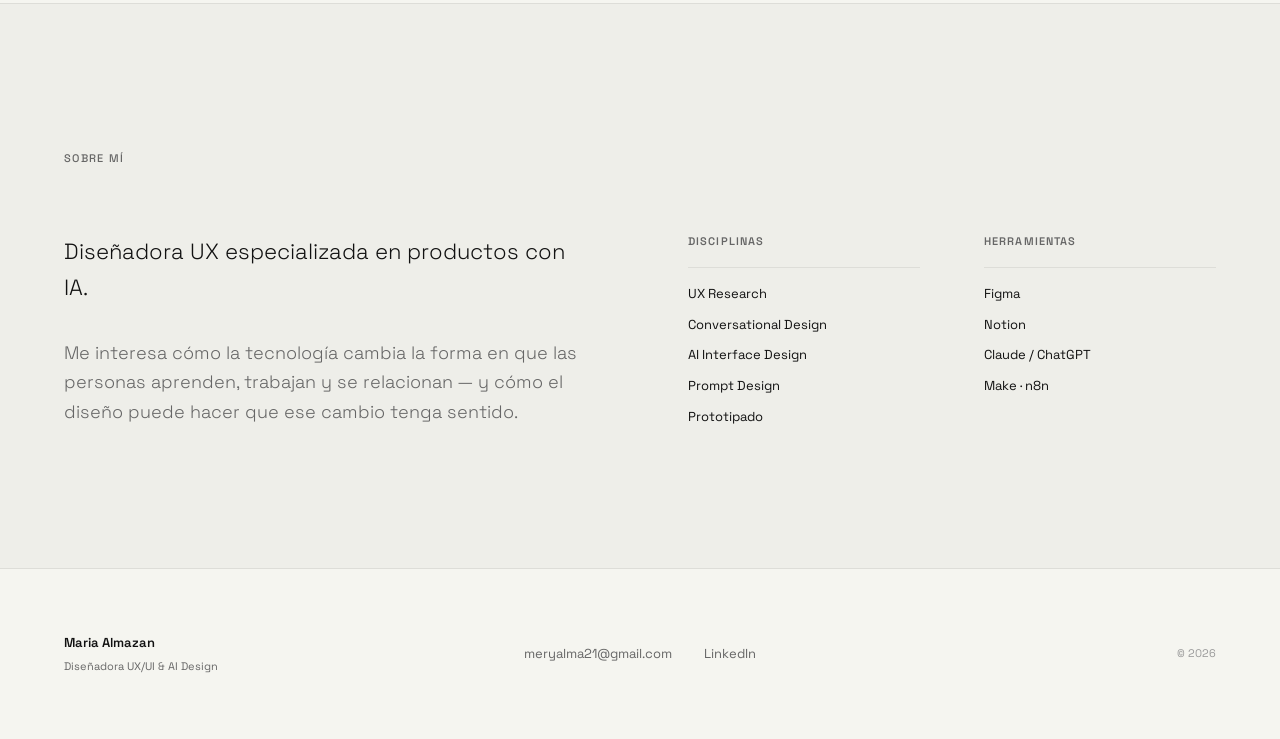
==== commit 80797259: "nueva revista: portada real con tratamiento mockup oscuro" ====
--- a/index.html
+++ b/index.html
@@ -74,8 +74,7 @@
                 <article class="project-card" data-reveal>
                     <a href="nueva-revista.html" class="project-card__link" aria-label="Ver proyecto: Nueva Revista">
                         <div class="project-card__cover">
-                            <!-- <img src="assets/images/project-01-cover.jpg" alt="Nueva Revista"> -->
-                            <div class="project-card__placeholder" style="--ph-hue: 200"></div>
+                            <img src="assets/images/Portada NR.png" alt="Nueva Revista">
                             <div class="project-card__overlay" aria-hidden="true">
                                 <span class="project-card__view">Ver proyecto →</span>
                             </div>
--- a/css/style.css
+++ b/css/style.css
@@ -9,8 +9,8 @@
     --bg:             #F5F5F0;
     --bg-alt:         #EEEEE9;
     --text:           #111111;
-    --text-secondary: #888888;
-    --text-muted:     #AAAAAA;
+    --text-secondary: #666666;
+    --text-muted:     #999999;
     --border:         #DDDDD8;
     --accent:         #C4FF47;
     --accent-dark:    #9ED400;
@@ -280,12 +280,6 @@
 .hero__name-line--accent {
     color: transparent;
     -webkit-text-stroke: 2px var(--text);
-    transition: color var(--t-slow) var(--ease);
-}
-
-.hero__name-line--accent:hover {
-    color: var(--text);
-    -webkit-text-stroke: 0px;
 }
 
 .hero__side {
@@ -685,6 +679,25 @@
     object-fit: cover;
 }
 
+/* Variante mockup: screenshot flotando sobre fondo oscuro */
+.project-hero__cover--mockup {
+    background: linear-gradient(170deg, #1C1C1C 0%, #111111 100%);
+    display: flex;
+    align-items: flex-end;
+    justify-content: center;
+    padding: 48px 8% 0;
+    overflow: hidden;
+}
+
+.project-hero__cover--mockup img {
+    width: 100%;
+    height: 100%;
+    object-fit: contain;
+    object-position: bottom center;
+    border-radius: 12px 12px 0 0;
+    box-shadow: 0 -8px 60px rgba(0,0,0,0.5), 0 0 0 1px rgba(255,255,255,0.06);
+}
+
 /* Placeholder de portada del proyecto */
 .project-hero__placeholder {
     width: 100%;
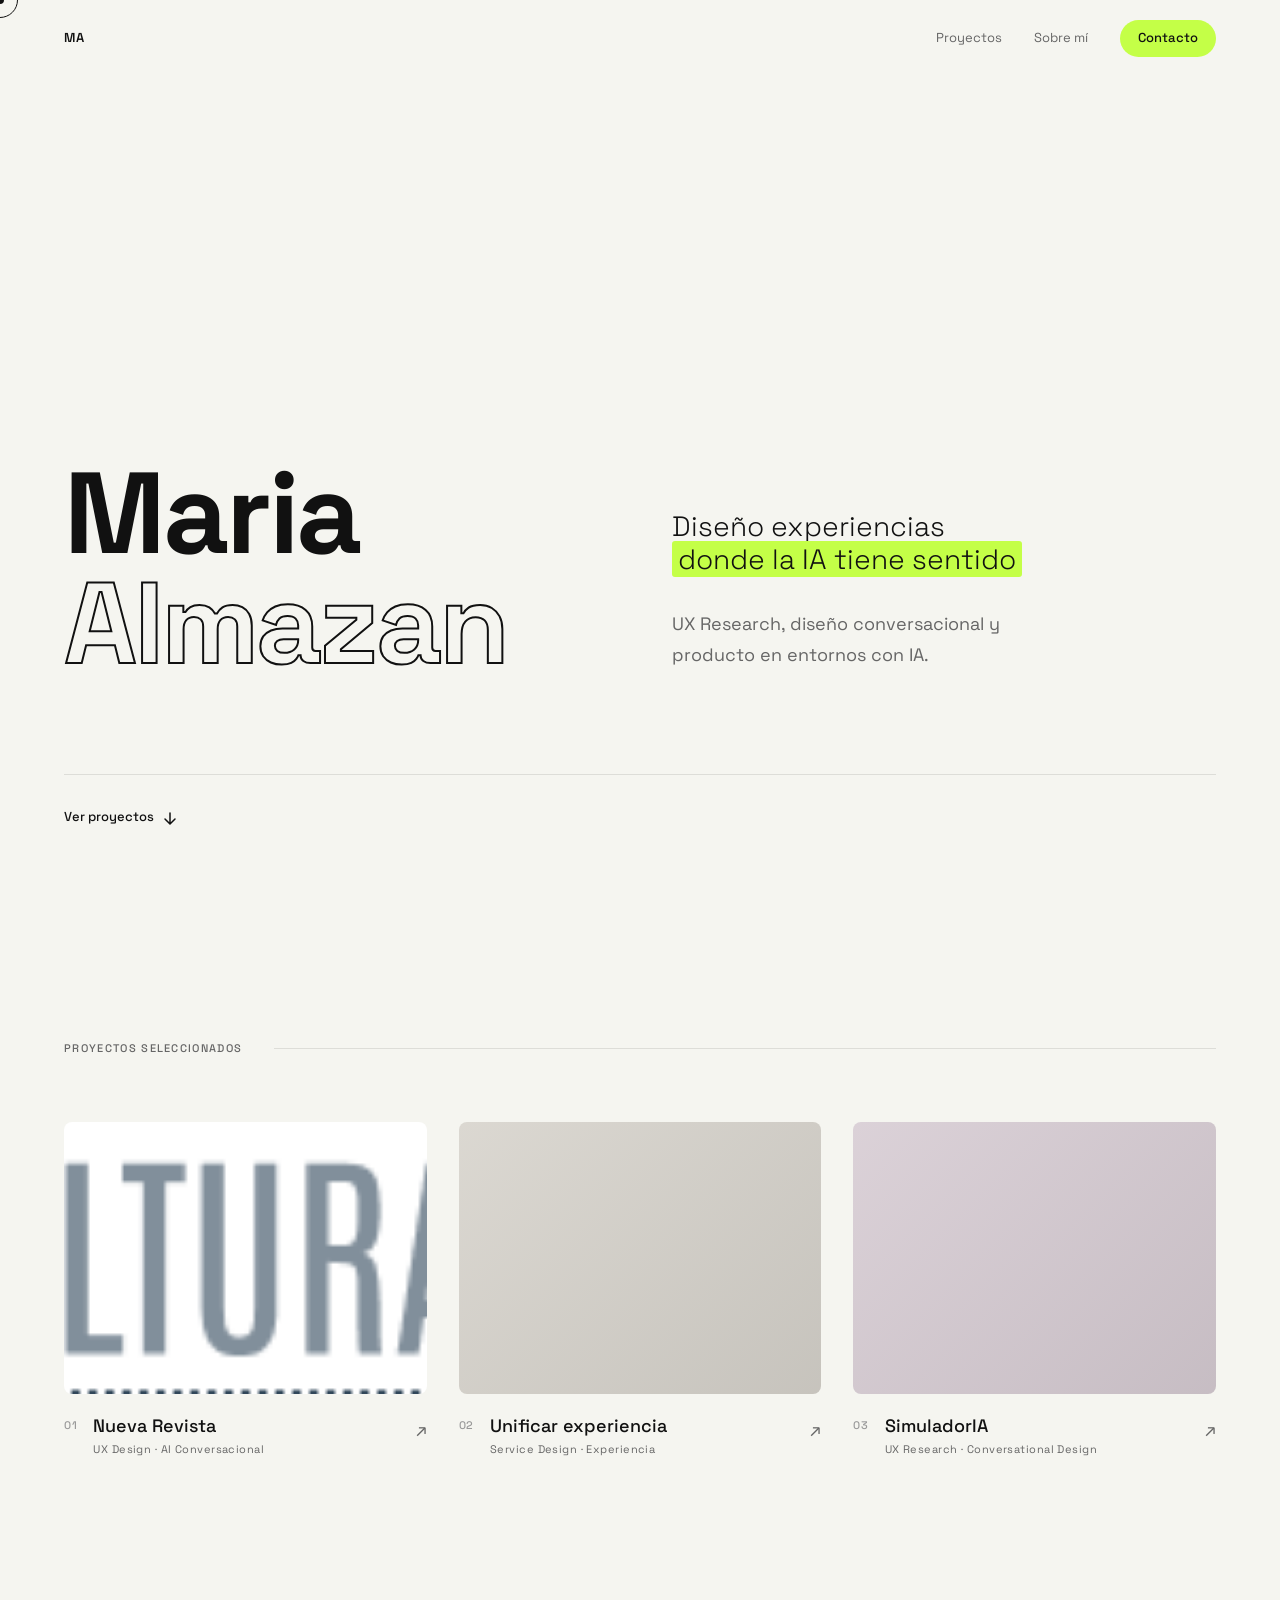
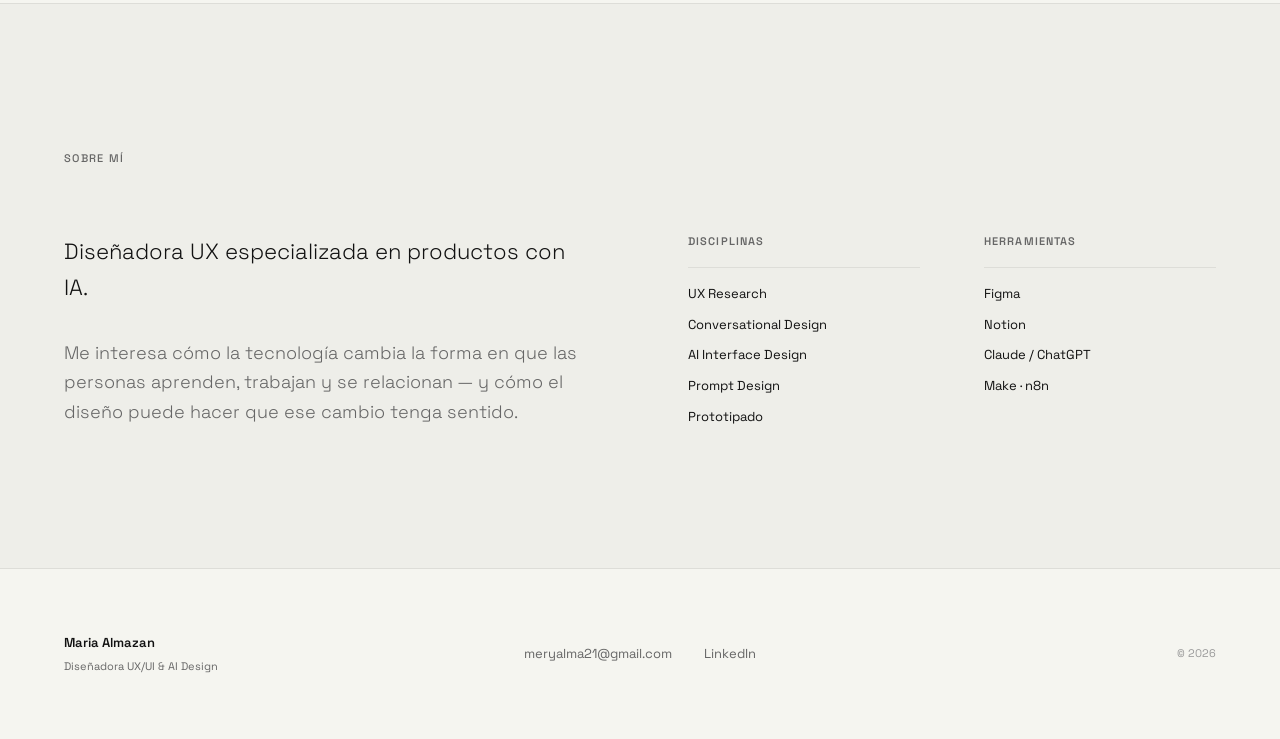
==== commit 5e92bac9: "nueva revista: portada actualizada con imagen definitiva" ====
--- a/index.html
+++ b/index.html
@@ -74,7 +74,7 @@
                 <article class="project-card" data-reveal>
                     <a href="nueva-revista.html" class="project-card__link" aria-label="Ver proyecto: Nueva Revista">
                         <div class="project-card__cover">
-                            <img src="assets/images/Portada NR.png" alt="Nueva Revista">
+                            <img src="assets/images/Portada buena de verdad NR.png" alt="Nueva Revista">
                             <div class="project-card__overlay" aria-hidden="true">
                                 <span class="project-card__view">Ver proyecto →</span>
                             </div>
--- a/css/style.css
+++ b/css/style.css
@@ -679,23 +679,35 @@
     object-fit: cover;
 }
 
-/* Variante mockup: screenshot flotando sobre fondo oscuro */
-.project-hero__cover--mockup {
-    background: linear-gradient(170deg, #1C1C1C 0%, #111111 100%);
-    display: flex;
-    align-items: flex-end;
+/* Variante blur: imagen desenfocada de fondo + foto nítida encima */
+.project-hero__cover--blur {
+    position: relative;
+    overflow: hidden;
+    display: flex;
+    align-items: center;
     justify-content: center;
-    padding: 48px 8% 0;
-    overflow: hidden;
-}
-
-.project-hero__cover--mockup img {
-    width: 100%;
+    background: #111;
+}
+
+.cover-blur-bg {
+    position: absolute;
+    inset: -40px;
+    background-size: cover;
+    background-position: center top;
+    filter: blur(48px) brightness(0.45) saturate(1.4);
+    transform: scale(1.15);
+    z-index: 0;
+}
+
+.project-hero__cover--blur > img {
+    position: relative;
+    z-index: 1;
+    width: 78%;
     height: 100%;
-    object-fit: contain;
-    object-position: bottom center;
-    border-radius: 12px 12px 0 0;
-    box-shadow: 0 -8px 60px rgba(0,0,0,0.5), 0 0 0 1px rgba(255,255,255,0.06);
+    object-fit: cover;
+    object-position: top center;
+    border-radius: 16px 16px 0 0;
+    box-shadow: 0 32px 80px rgba(0,0,0,0.5), 0 0 0 1px rgba(255,255,255,0.08);
 }
 
 /* Placeholder de portada del proyecto */
@@ -839,6 +851,16 @@
     padding-left: 4px;
 }
 
+/* Imágenes dentro de grid: mismo tamaño forzado */
+.content-grid .content-figure img {
+    width: 100%;
+    aspect-ratio: 4 / 3;
+    object-fit: cover;
+    object-position: top;
+    border-radius: var(--radius-md);
+    display: block;
+}
+
 /* Bloque de texto */
 .content-text {
     max-width: 680px;
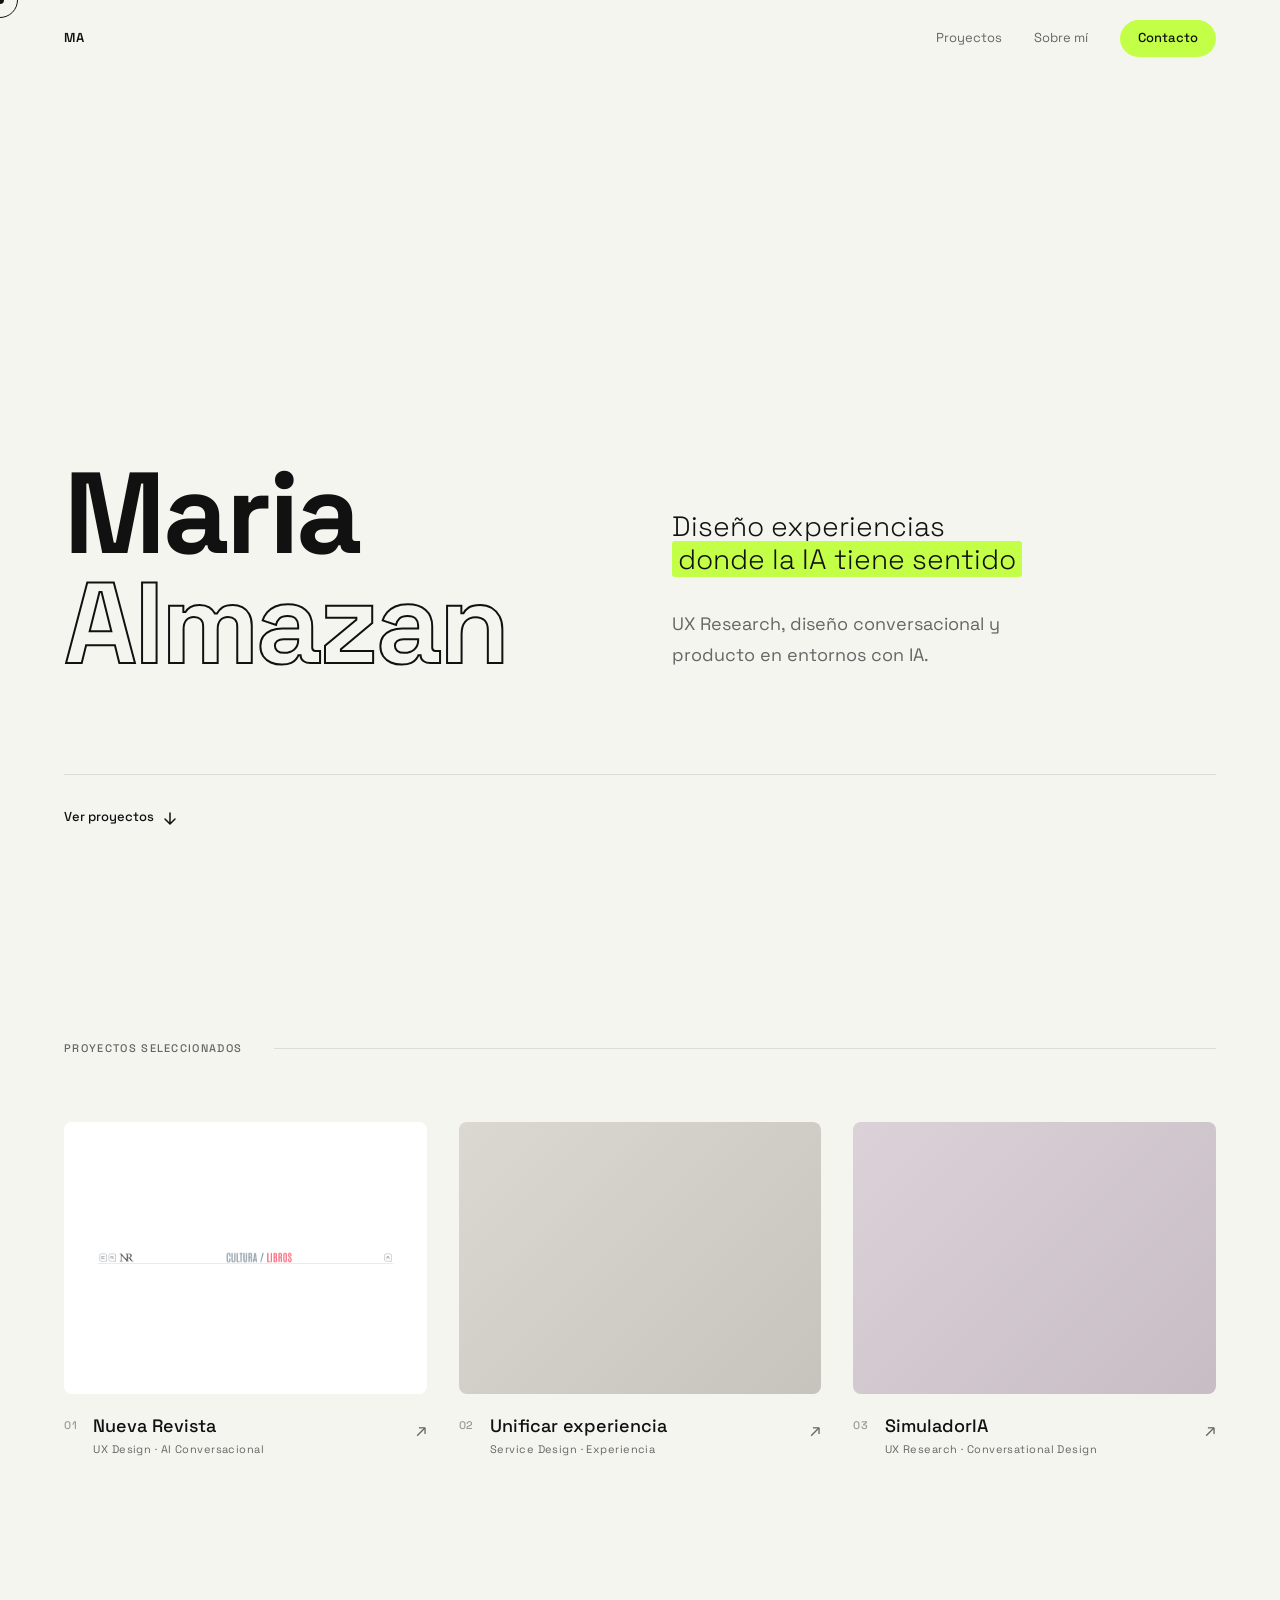
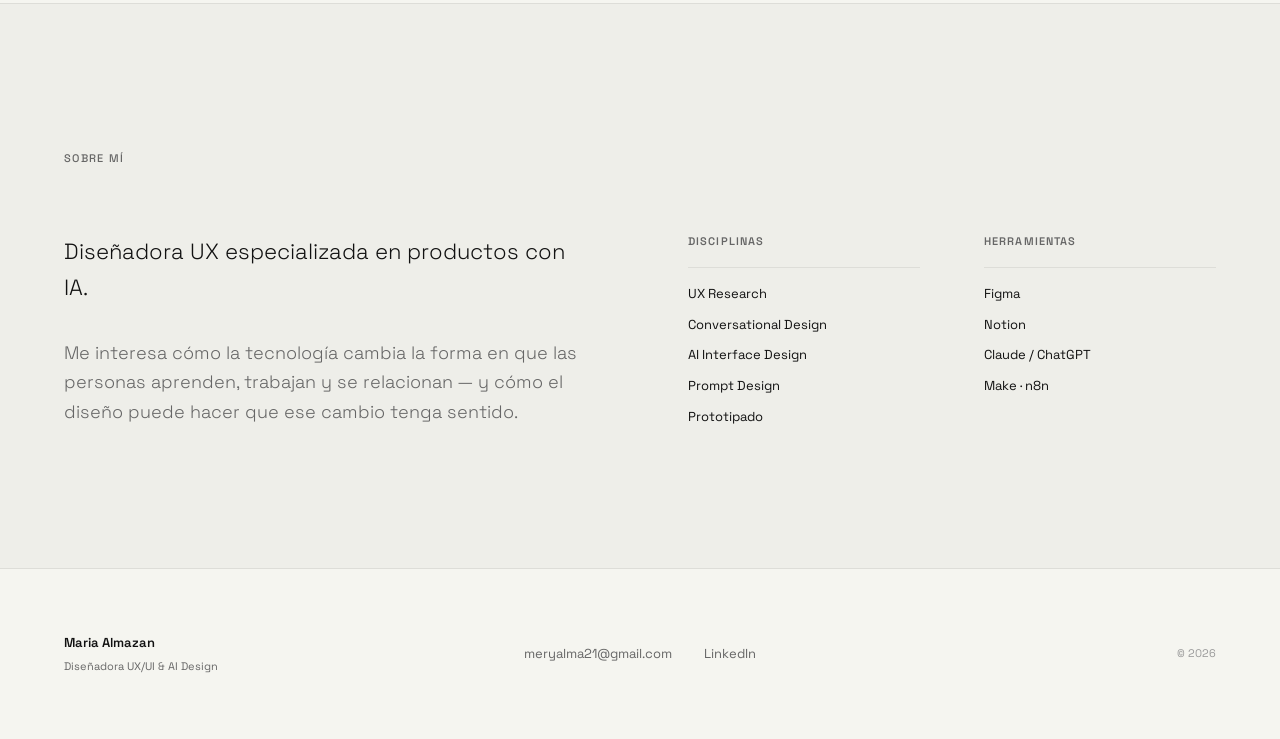
==== commit 7d751dfe: "fix: imagen panorámica en card con object-fit contain" ====
--- a/index.html
+++ b/index.html
@@ -73,7 +73,7 @@
                 <!-- Proyecto 01 -->
                 <article class="project-card" data-reveal>
                     <a href="nueva-revista.html" class="project-card__link" aria-label="Ver proyecto: Nueva Revista">
-                        <div class="project-card__cover">
+                        <div class="project-card__cover project-card__cover--contain">
                             <img src="assets/images/Portada buena de verdad NR.png" alt="Nueva Revista">
                             <div class="project-card__overlay" aria-hidden="true">
                                 <span class="project-card__view">Ver proyecto →</span>
--- a/css/style.css
+++ b/css/style.css
@@ -430,6 +430,22 @@
     letter-spacing: 0.04em;
 }
 
+/* Variante para imágenes panorámicas en card */
+.project-card__cover--contain {
+    background: #FFFFFF;
+    display: flex;
+    align-items: center;
+    justify-content: center;
+    padding: var(--gap-md);
+}
+
+.project-card__cover--contain img {
+    width: 100%;
+    height: auto;
+    object-fit: contain;
+    border-radius: var(--radius-sm);
+}
+
 /* Hover: zoom + overlay */
 .project-card__link:hover .project-card__placeholder,
 .project-card__link:hover .project-card__cover img {
@@ -677,6 +693,23 @@
     width: 100%;
     height: 100%;
     object-fit: cover;
+}
+
+/* Variante para imágenes panorámicas: muestra completa sin recorte */
+.project-hero__cover--contain {
+    background: #FFFFFF;
+    display: flex;
+    align-items: center;
+    justify-content: center;
+    padding: var(--gap-xl) var(--pad-x);
+}
+
+.project-hero__cover--contain img {
+    width: 100%;
+    height: auto;
+    object-fit: contain;
+    border-radius: var(--radius-md);
+    box-shadow: 0 4px 32px rgba(0,0,0,0.08);
 }
 
 /* Variante blur: imagen desenfocada de fondo + foto nítida encima */
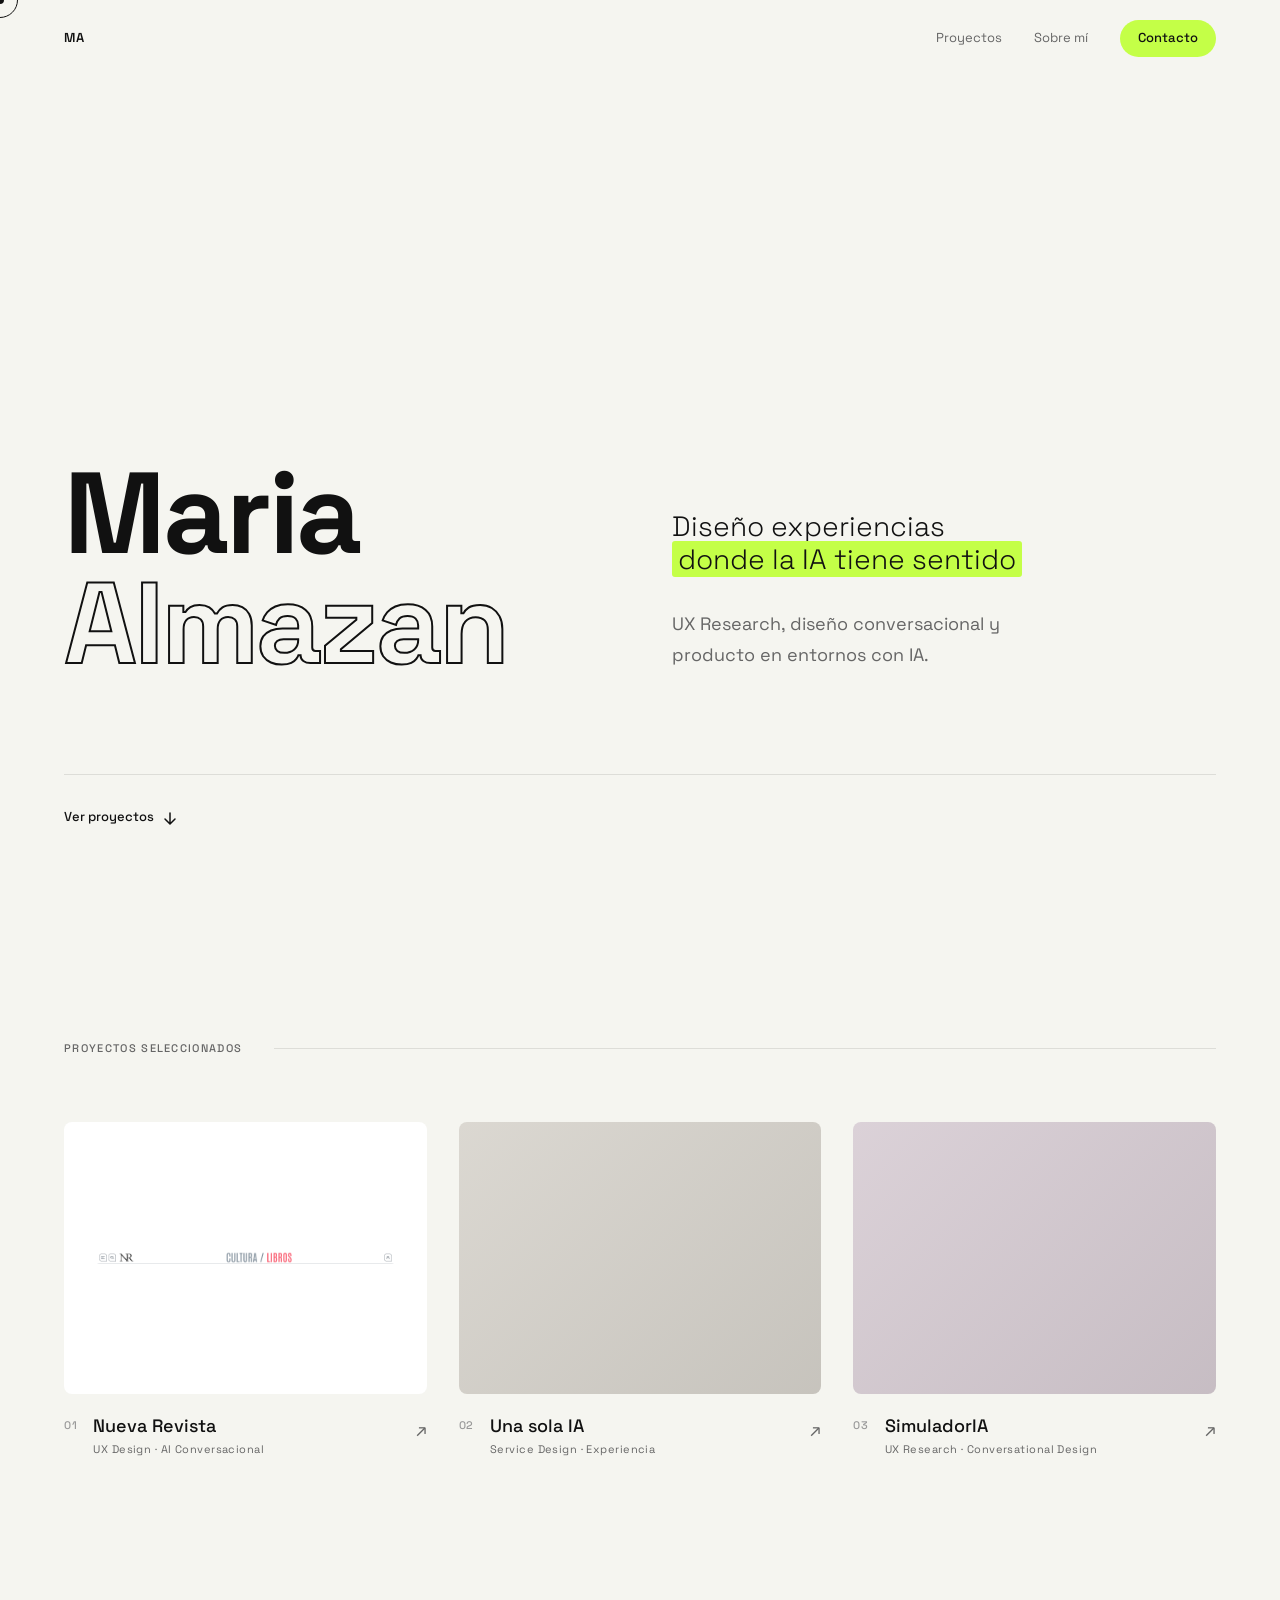
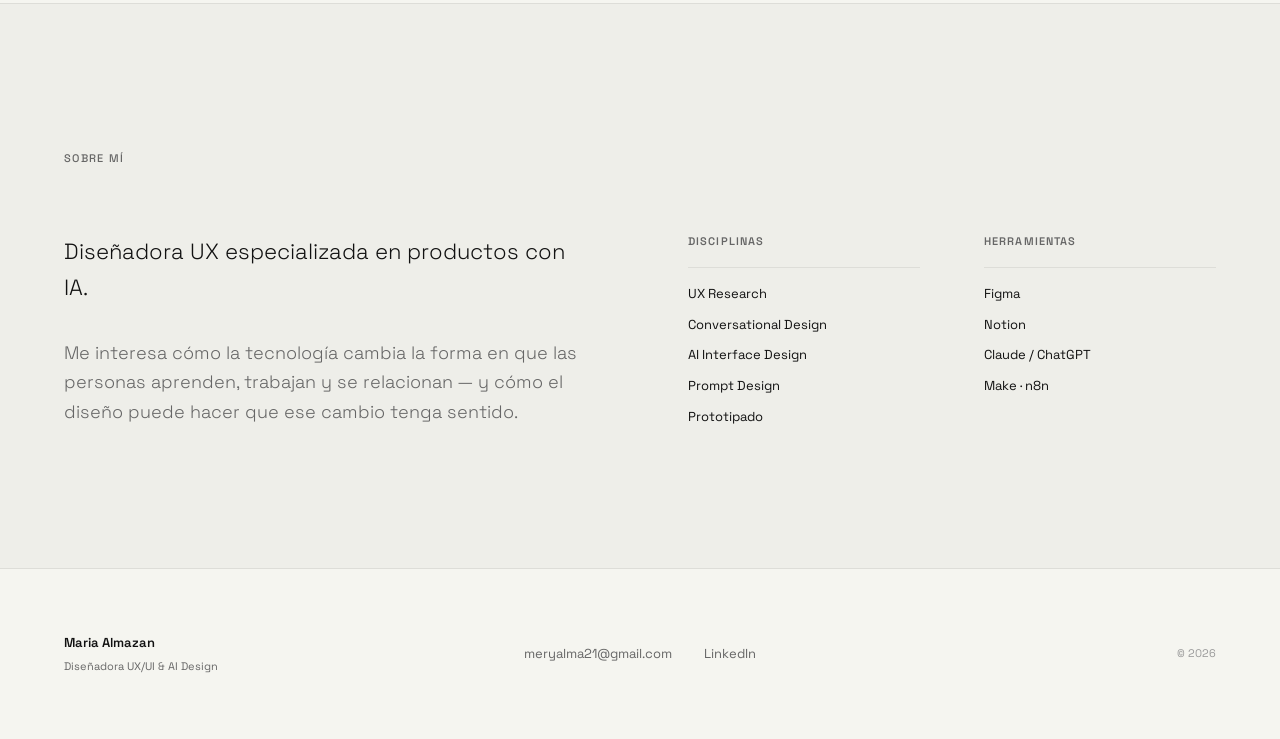
==== commit 59e970dd: "proyecto 02: título cambiado a 'Una sola IA'" ====
--- a/index.html
+++ b/index.html
@@ -103,7 +103,7 @@
                         <div class="project-card__meta">
                             <span class="project-card__number">02</span>
                             <div class="project-card__info">
-                                <h3 class="project-card__title">Unificar experiencia</h3>
+                                <h3 class="project-card__title">Una sola IA</h3>
                                 <span class="project-card__category">Service Design · Experiencia</span>
                             </div>
                             <span class="project-card__arrow" aria-hidden="true">↗</span>
--- a/css/style.css
+++ b/css/style.css
@@ -1282,6 +1282,43 @@
     max-width: 720px;
 }
 
+/* Bloque "¿Quieres ver más?" */
+.content-more {
+    border: 1px solid var(--border);
+    border-radius: var(--radius-lg);
+    padding: var(--gap-lg);
+    display: flex;
+    flex-direction: column;
+    gap: var(--gap-sm);
+}
+
+.content-more__label {
+    font-size: var(--size-xs);
+    font-weight: 600;
+    letter-spacing: 0.1em;
+    text-transform: uppercase;
+    color: var(--text-secondary);
+}
+
+.content-more__text {
+    font-size: var(--size-md);
+    line-height: 1.65;
+    color: var(--text-secondary);
+    max-width: 540px;
+}
+
+.content-more__link {
+    font-size: var(--size-sm);
+    font-weight: 500;
+    color: var(--text);
+    transition: gap var(--t-base) var(--ease),
+                color var(--t-fast) var(--ease);
+}
+
+.content-more__link:hover {
+    color: var(--text-secondary);
+}
+
 /* Placeholder de vídeo */
 .content-video {
     width: 100%;
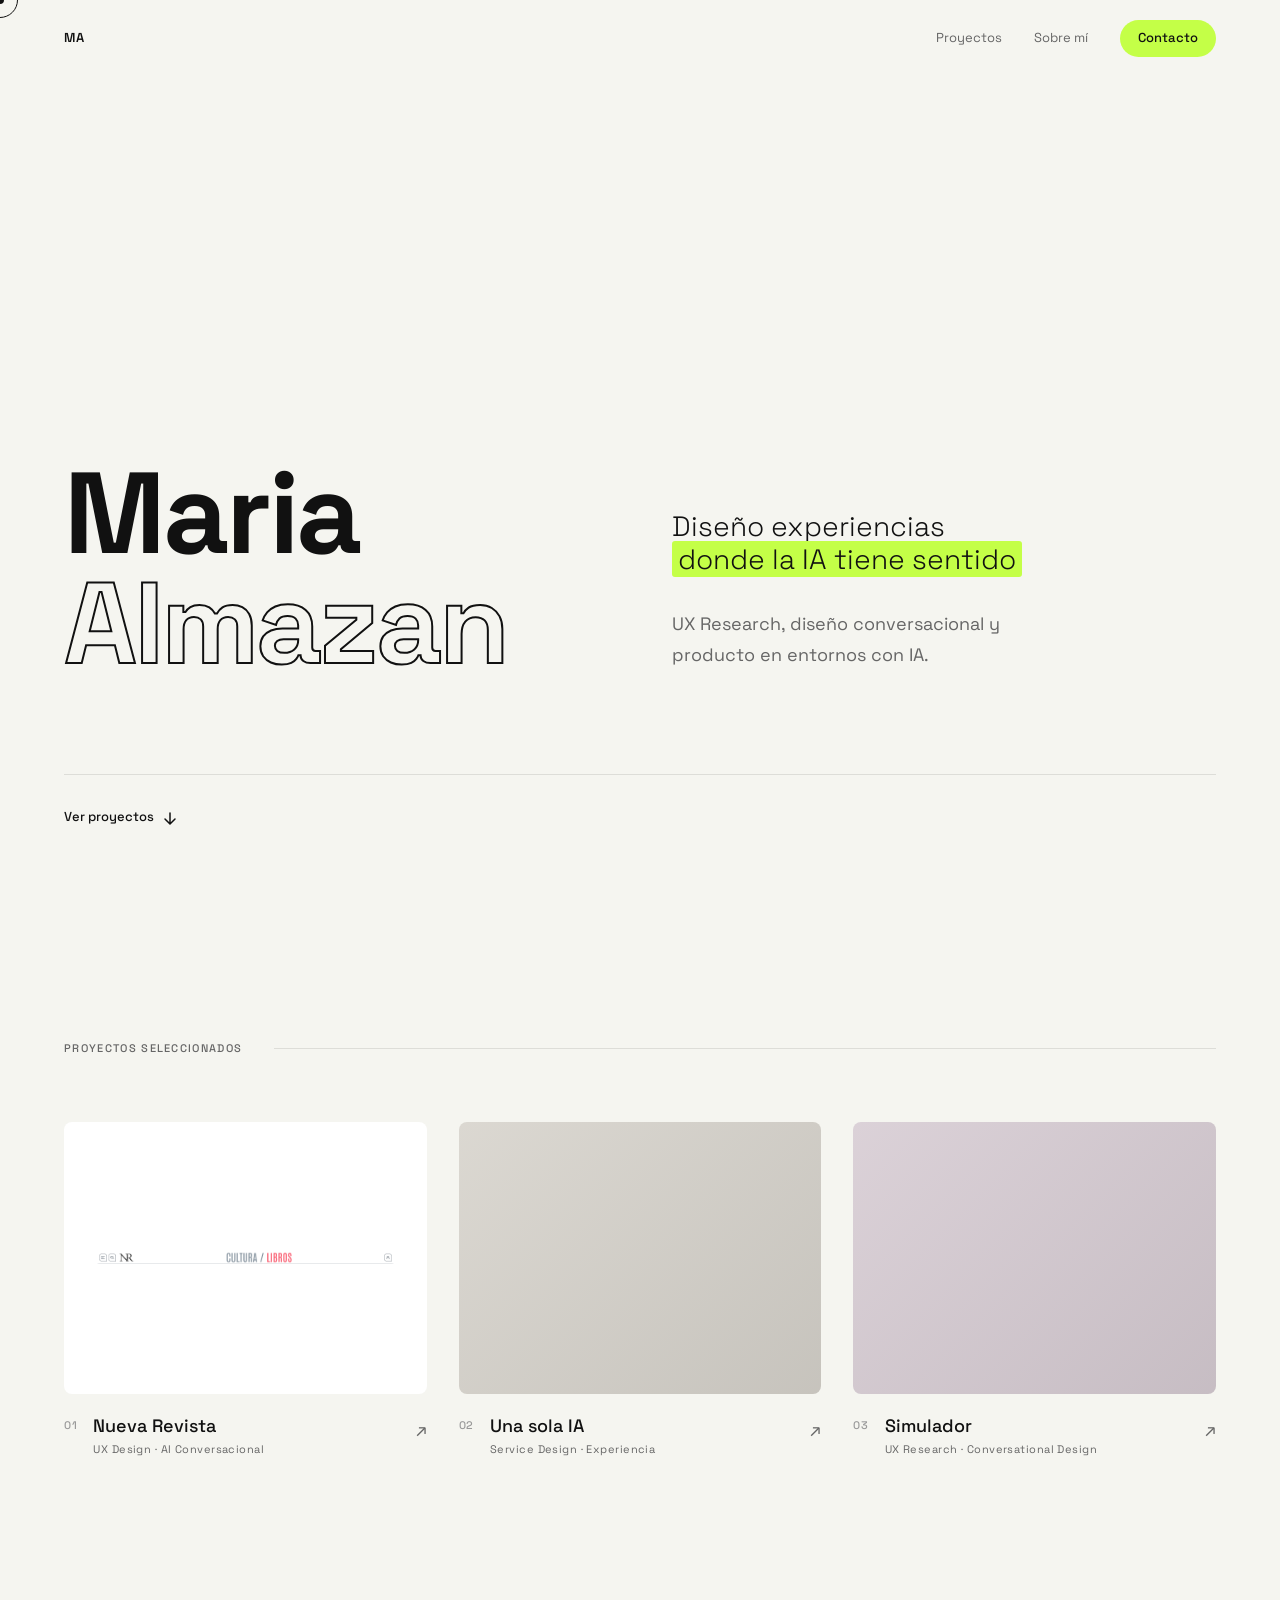
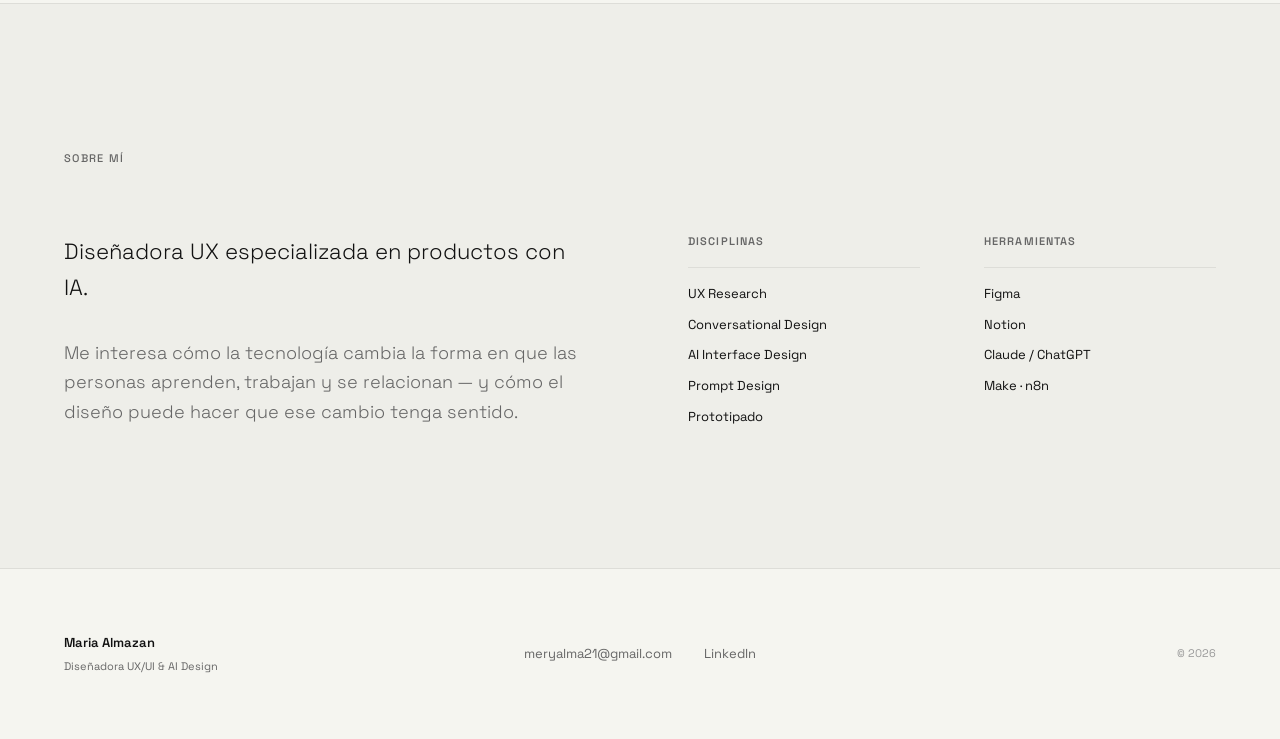
==== commit 611dcfed: "proyecto 03: título cambiado a 'Simulador'" ====
--- a/index.html
+++ b/index.html
@@ -113,9 +113,9 @@
 
                 <!-- Proyecto 03 -->
                 <article class="project-card" data-reveal data-reveal-delay="2">
-                    <a href="simuladoria.html" class="project-card__link" aria-label="Ver proyecto: SimuladorIA">
+                    <a href="simuladoria.html" class="project-card__link" aria-label="Ver proyecto: Simulador">
                         <div class="project-card__cover">
-                            <!-- <img src="assets/images/project-03-cover.jpg" alt="SimuladorIA"> -->
+                            <!-- <img src="assets/images/project-03-cover.jpg" alt="Simulador"> -->
                             <div class="project-card__placeholder" style="--ph-hue: 320"></div>
                             <div class="project-card__overlay" aria-hidden="true">
                                 <span class="project-card__view">Ver proyecto →</span>
@@ -124,7 +124,7 @@
                         <div class="project-card__meta">
                             <span class="project-card__number">03</span>
                             <div class="project-card__info">
-                                <h3 class="project-card__title">SimuladorIA</h3>
+                                <h3 class="project-card__title">Simulador</h3>
                                 <span class="project-card__category">UX Research · Conversational Design</span>
                             </div>
                             <span class="project-card__arrow" aria-hidden="true">↗</span>
